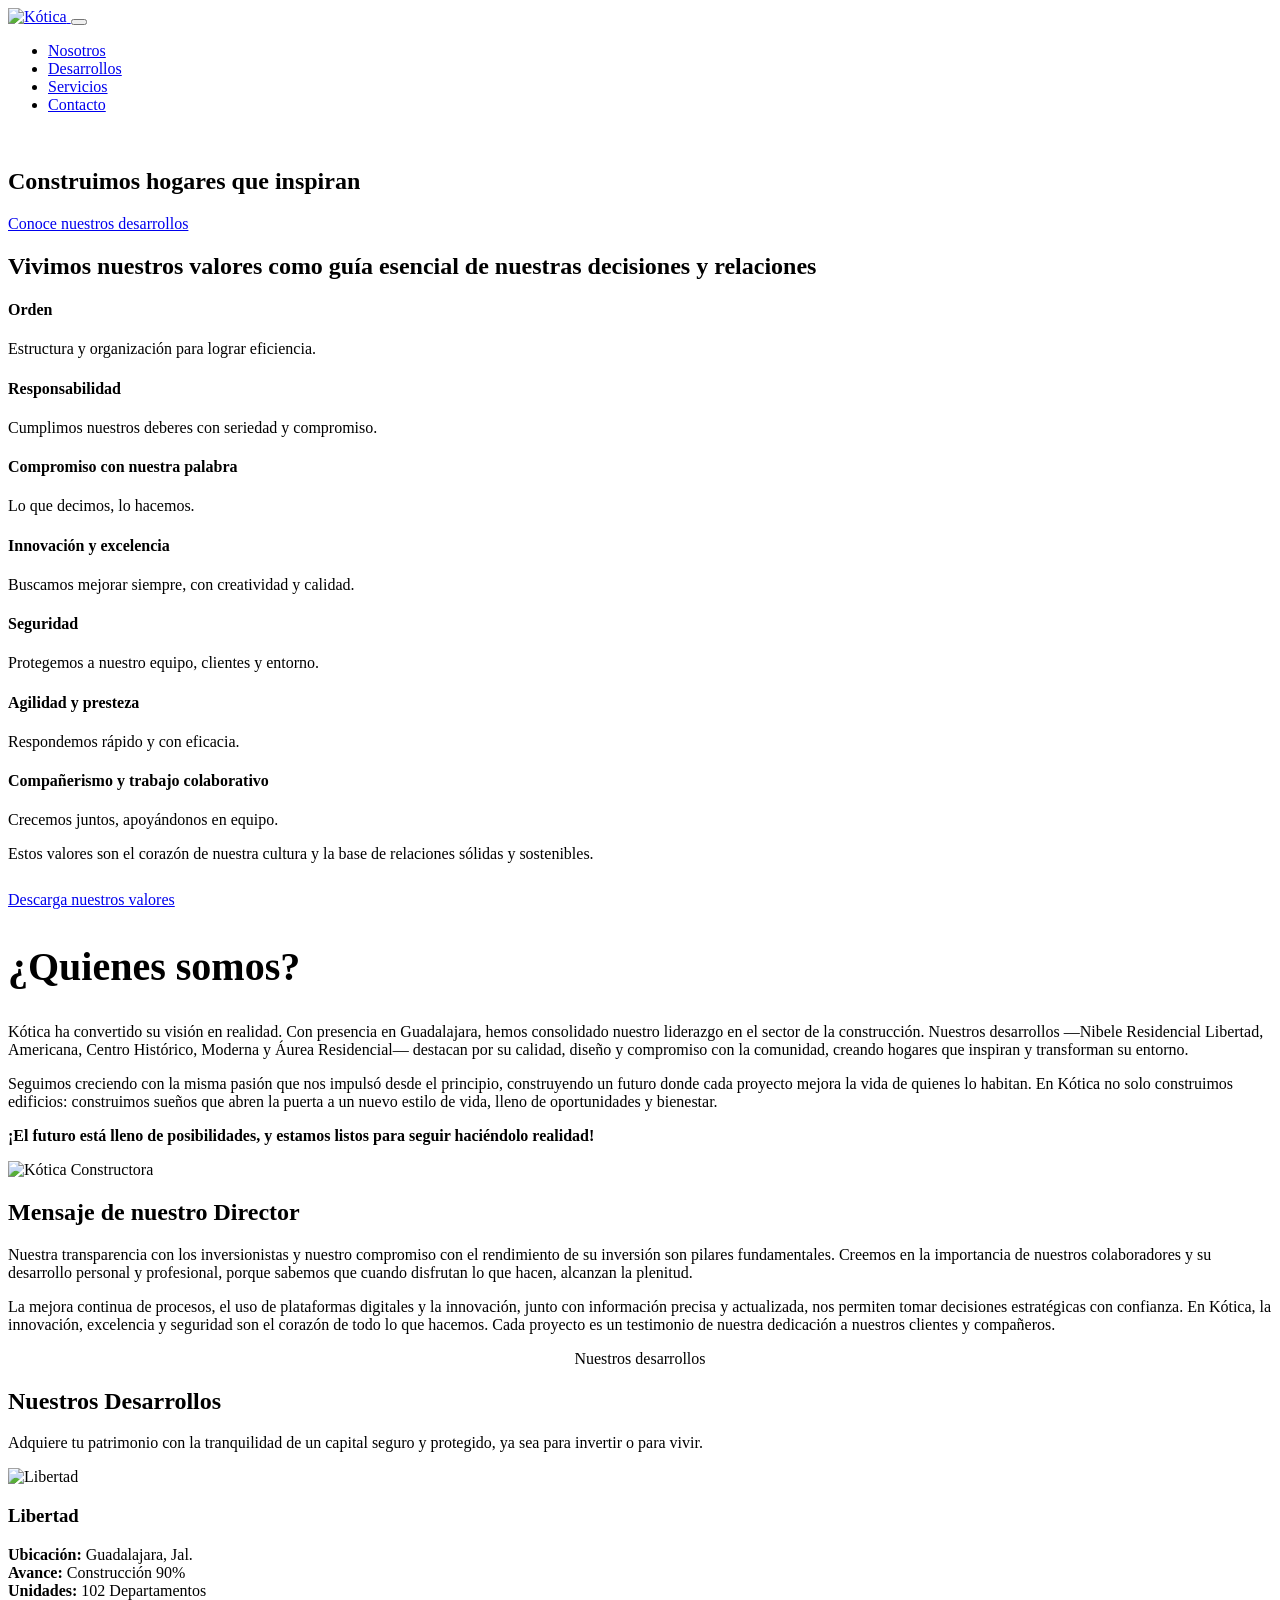
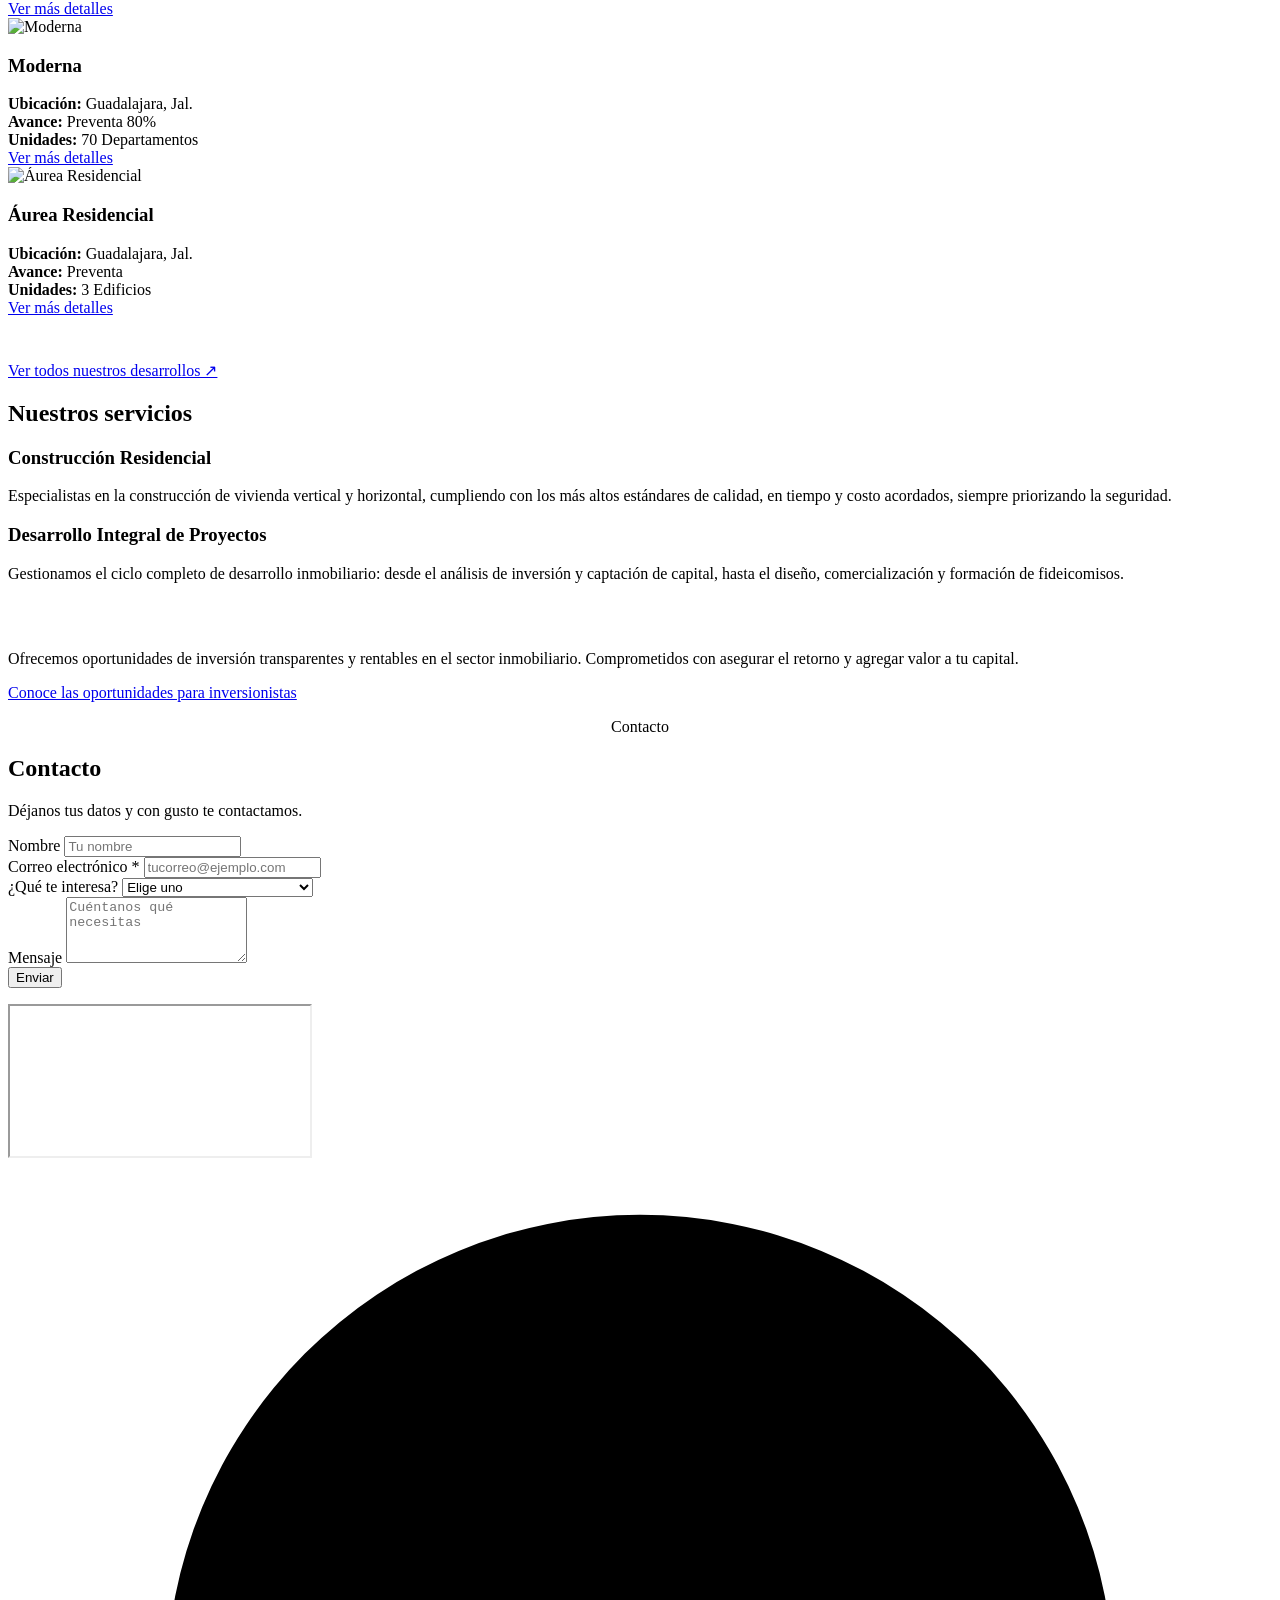
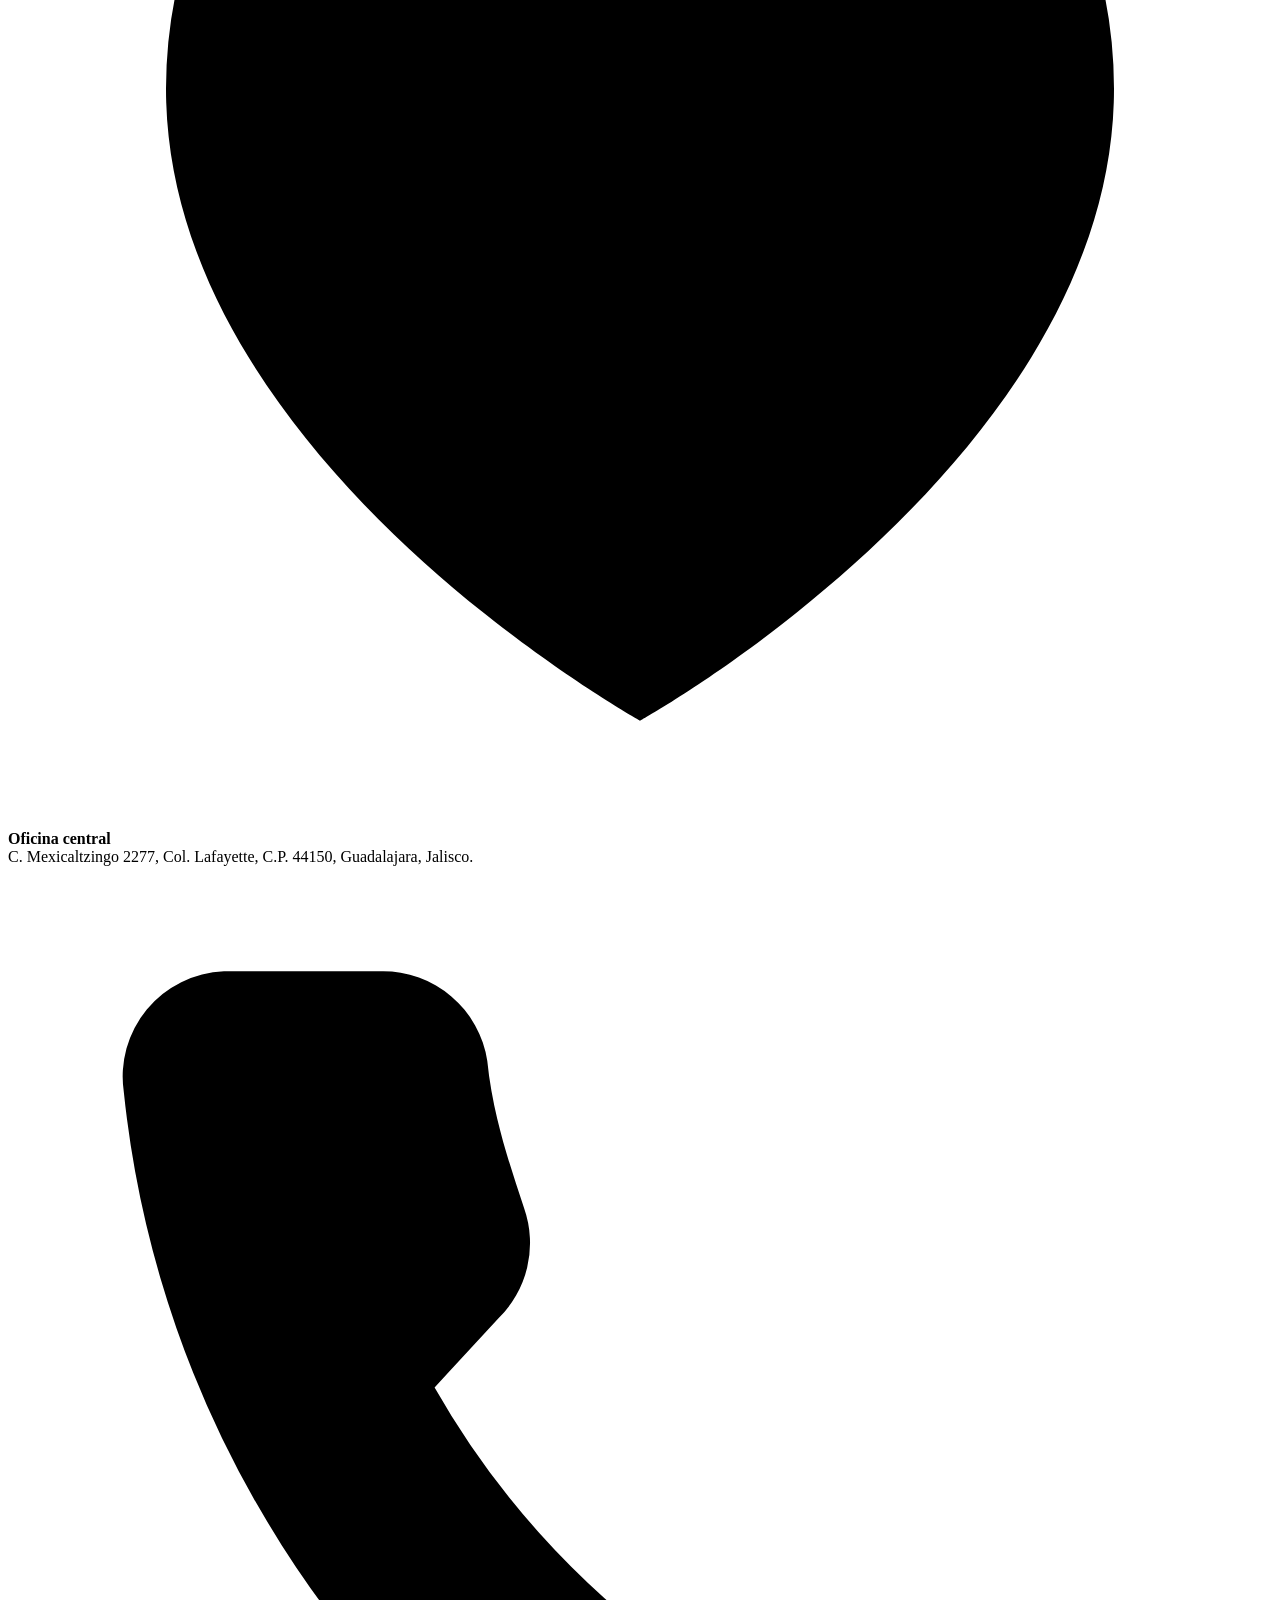
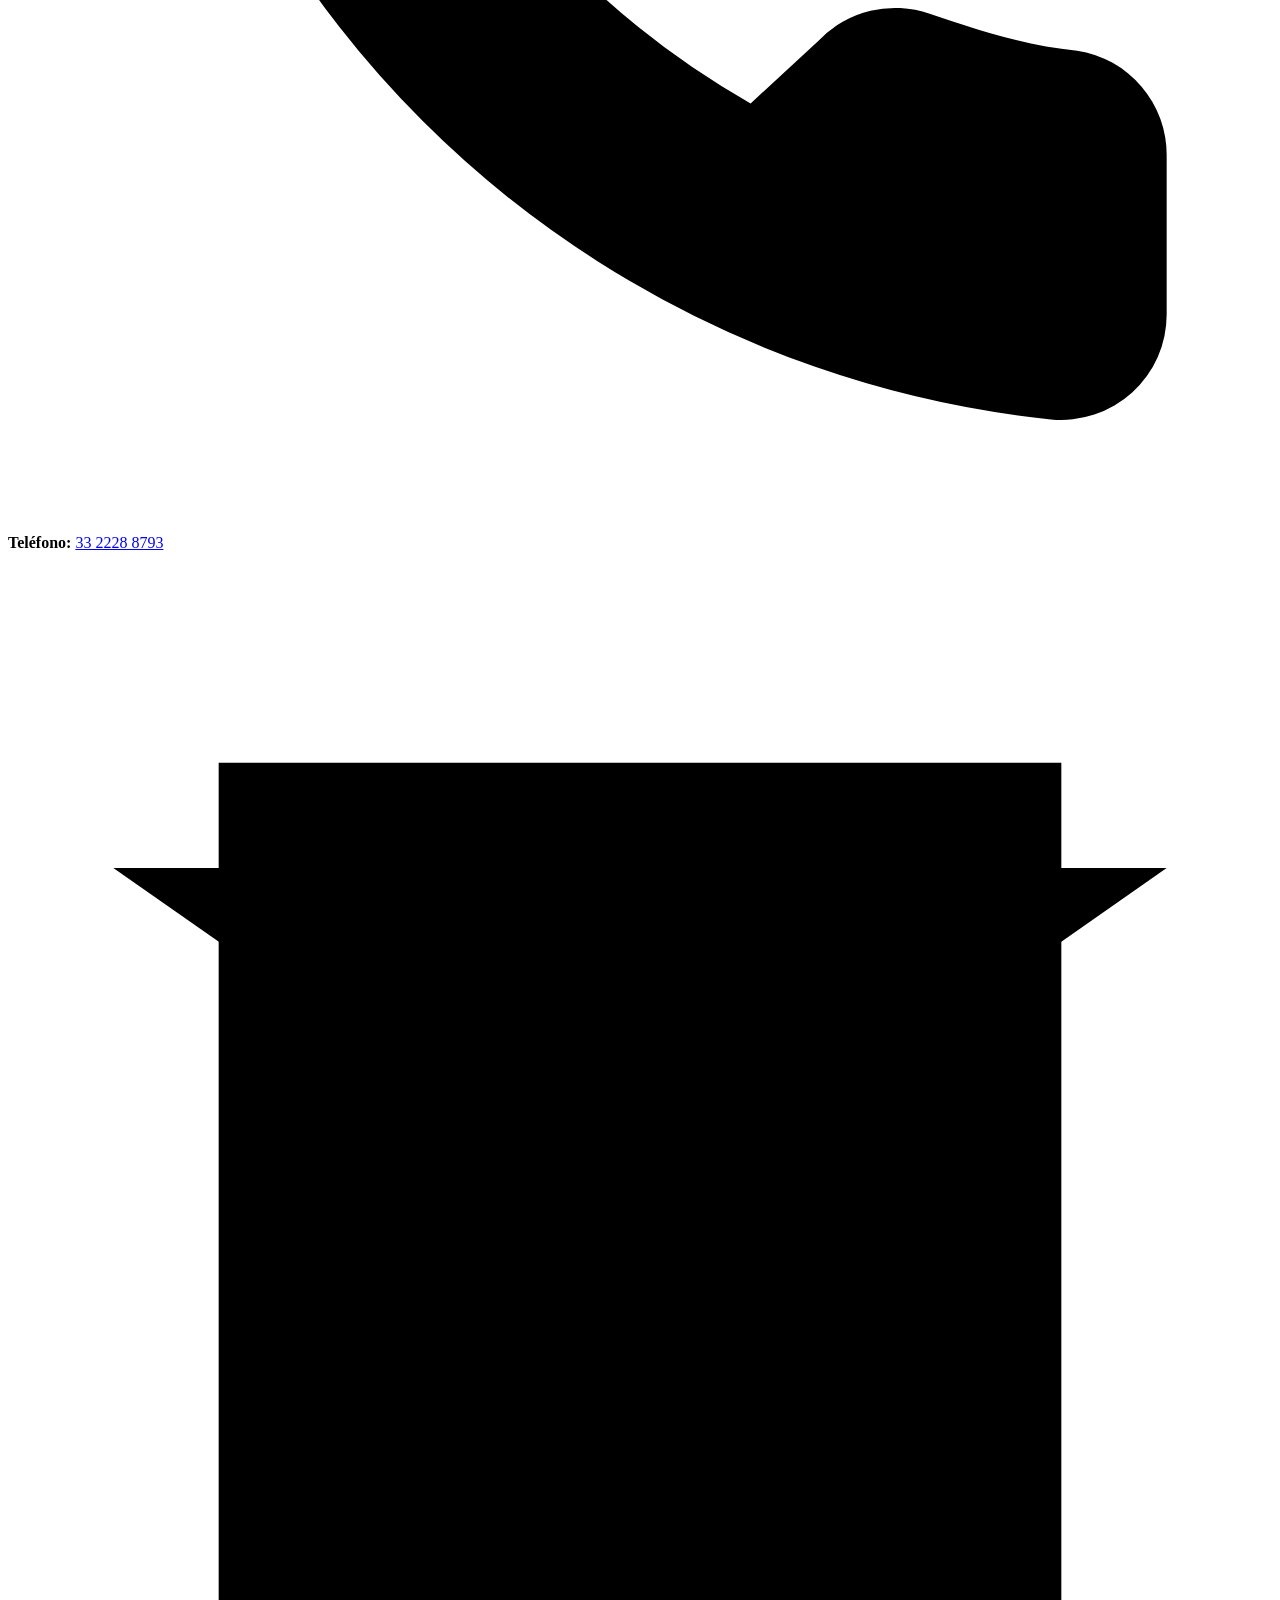
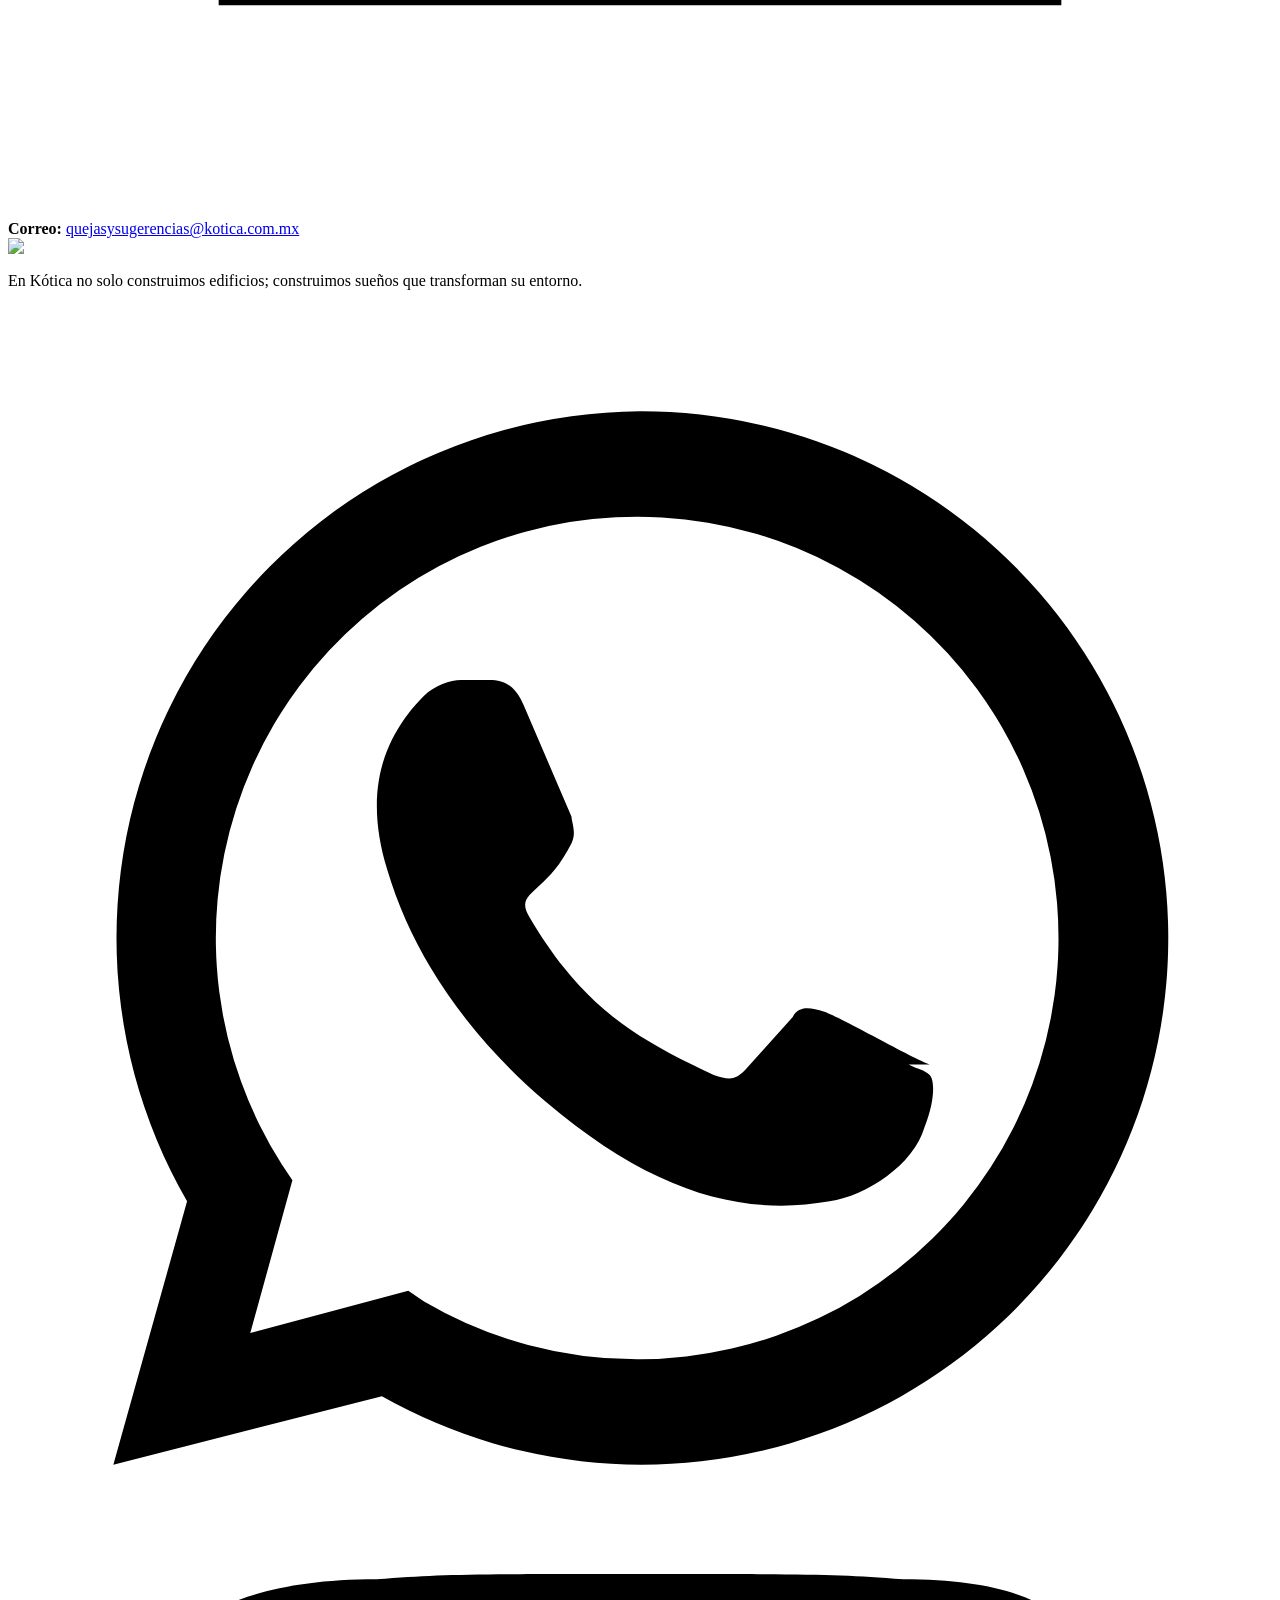
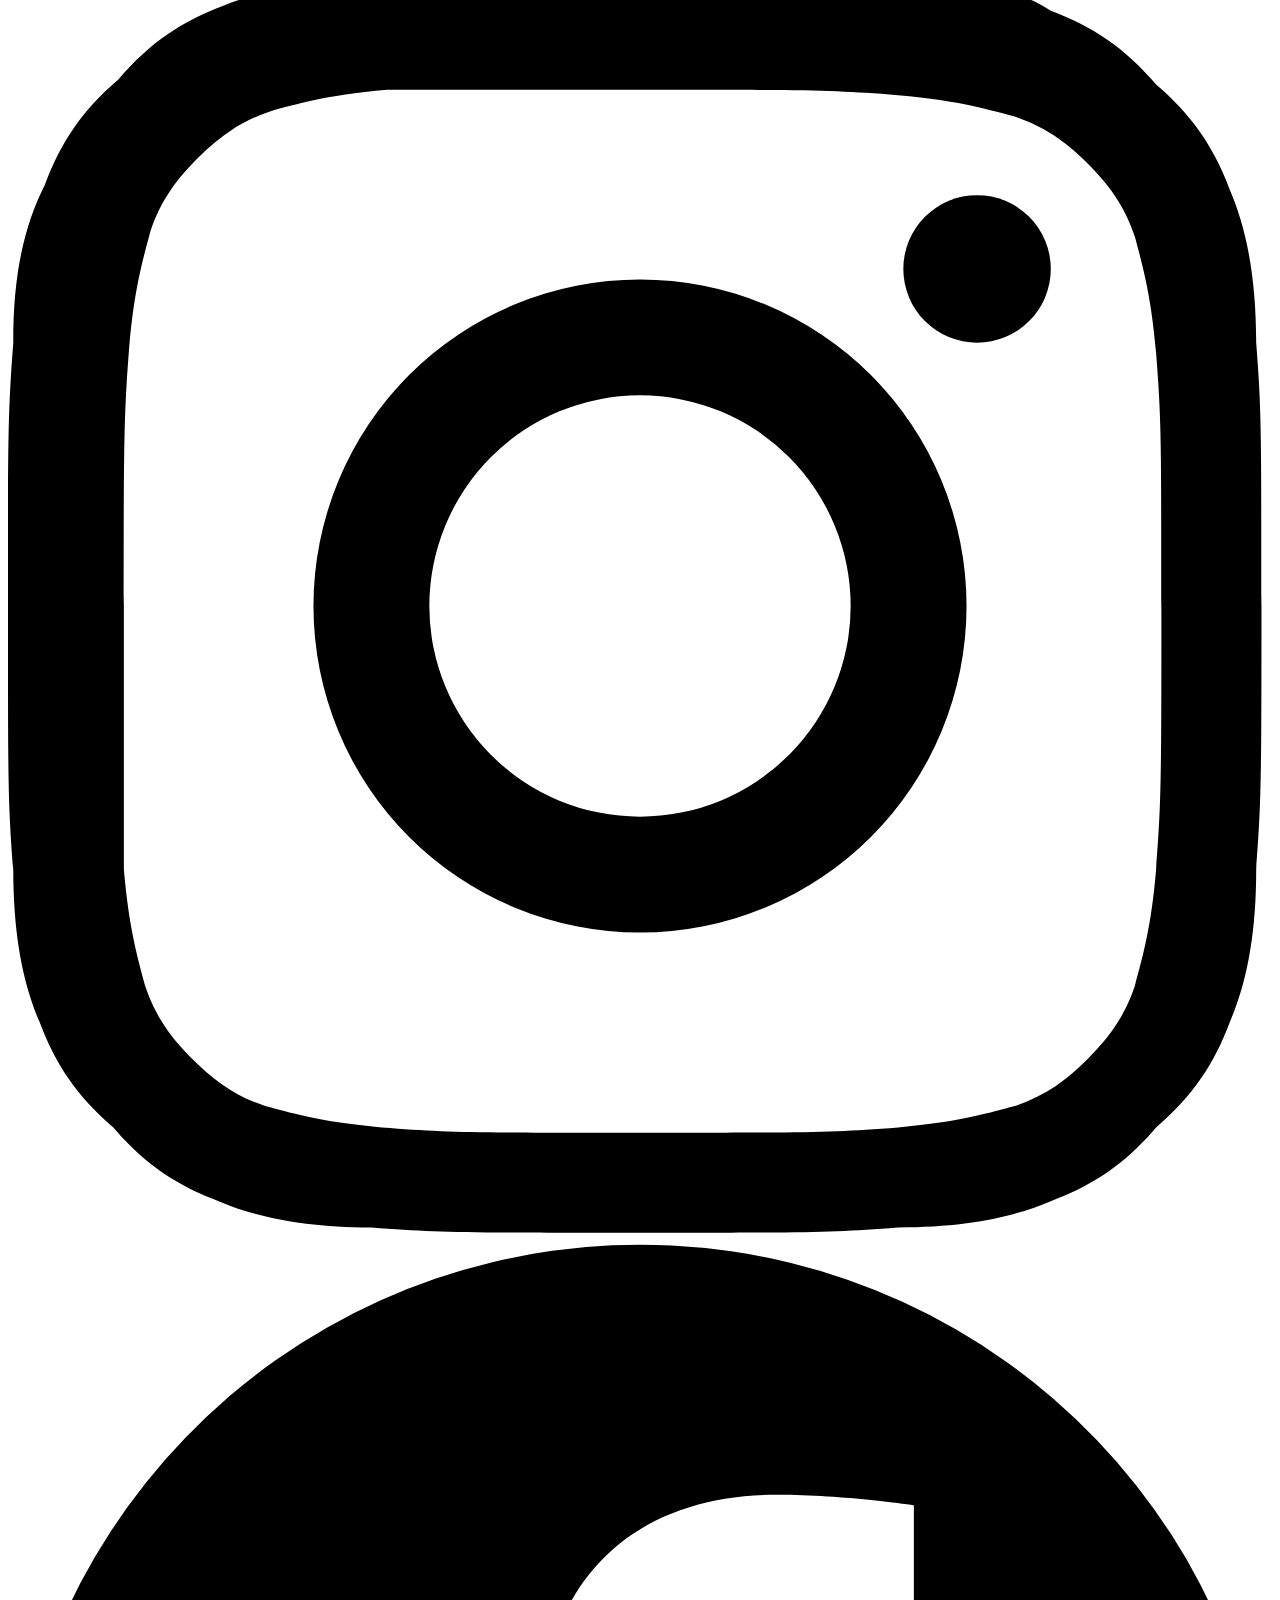
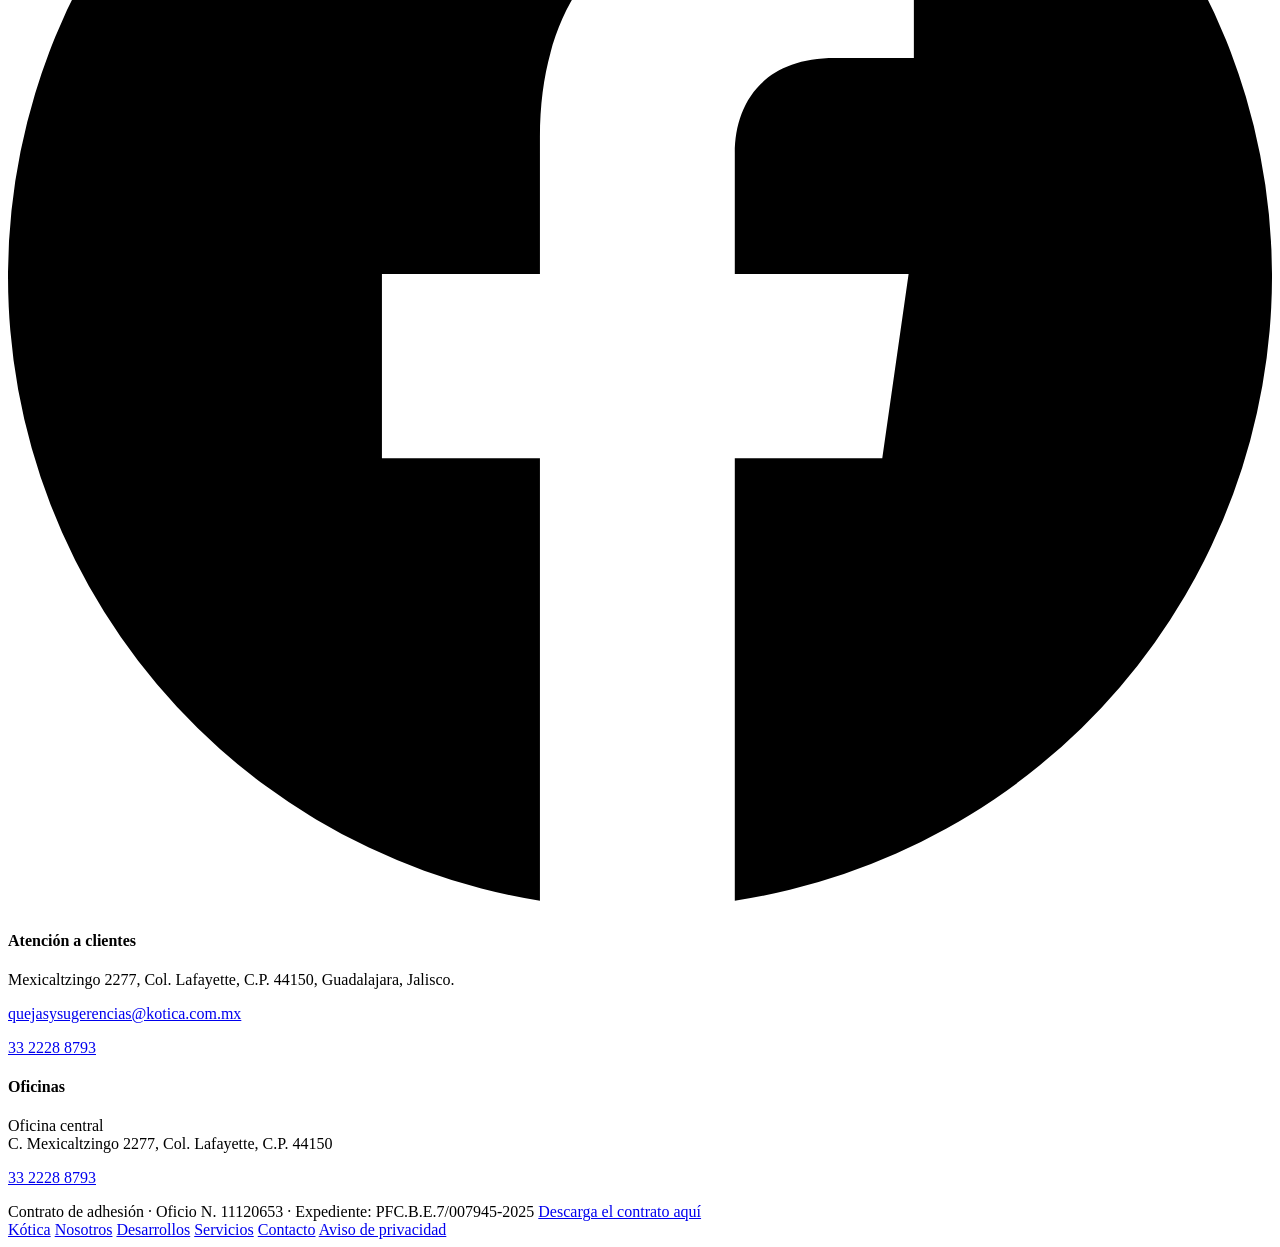
==== index.html @ 62cd980f "Add files via upload" ====
<!DOCTYPE html>
<html lang="es-MX">
<head>
<meta charset="UTF-8">
<meta name="viewport" content="width=device-width, initial-scale=1">
<title>Kótica Constructora</title>
<meta name="description" content="En Kótica no solo construimos edificios; construimos sueños. Desarrollos residenciales en Guadalajara con calidad, diseño y compromiso.">
<meta property="og:title" content="Kótica Constructora">
<meta property="og:description" content="Desarrollos residenciales en Guadalajara con calidad, diseño y compromiso.">
<meta property="og:type" content="website">
<meta property="og:url" content="https://www.koticaconstructora.com">
<link rel="preconnect" href="https://fonts.googleapis.com">
<link rel="preconnect" href="https://fonts.gstatic.com" crossorigin>
<link href="https://fonts.googleapis.com/css2?family=Montserrat:wght@500;600;700;800&display=swap" rel="stylesheet">
<link rel="stylesheet" href="css/styles.css">
</head>
<body>

<!-- ===================== HEADER / NAV ===================== -->
<header class="header">
  <div class="container nav">
    <a href="index.html" class="brand" aria-label="Kótica Constructora">
      <img src="img/logo.png" alt="Kótica" > <!-- data-cdn="https://static.wixstatic.com/media/9731f0_b17a5b18ab0c46ec831eee2f0bf413e8~mv2.png" onerror="imgFallback(this) "-->
      <!-- <span>Kótica</span> -->
    </a>
    <button class="nav-toggle" aria-label="Abrir menú" aria-expanded="false" aria-controls="menu">
      <span></span><span></span><span></span>
    </button>
    <ul class="nav-links" id="menu">
      <li><a href="#nosotros">Nosotros</a></li>
      <li><a href="desarrollos.html">Desarrollos</a></li>
      <li><a href="#servicios">Servicios</a></li>
      <li><a href="#contacto">Contacto</a></li>
    </ul>
  </div>
</header>

<!-- ===================== HERO ===================== -->
<section class="hero">
  <div class="hero__media">
    <img src="img/hero-portada.jpg" alt="" data-cdn="https://static.wixstatic.com/media/9731f0_e75c088b66214f9a918adafce089ecbd~mv2.jpg" onerror="imgFallback(this)">
  </div>
  <div class="container">
    <h1>Construimos hogares que inspiran</h1>
    <!-- <p>Con presencia en Guadalajara, creamos hogares que inspiran. Adquiere tu patrimonio con la tranquilidad de un capital seguro y protegido, ya sea para invertir o para vivir.</p> -->
    <div class="hero__cta">
      <a href="desarrollos.html" class="btn btn--light">Conoce nuestros desarrollos</a>
      <a href="#contacto" class="btn btn--ghost" style="color:#fff;border-color:#fff">Contáctanos</a>
    </div>
  </div>
</section>

<!-- ===================== NOSOTROS / VALORES ===================== -->
<section class="section" id="nosotros">
  <div class="container">
    <!-- <p class="eyebrow">Nuestros valores</p> -->
    <h2 class="section-title">Vivimos nuestros valores como guía esencial de nuestras decisiones y relaciones</h2>
    <!-- <p class="section-lead">En Kótica vivimos nuestros valores como guía esencial de nuestras decisiones y relaciones.</p> -->

    <div class="valores-grid">
      <div class="valor"><h4>Orden</h4><p>Estructura y organización para lograr eficiencia.</p></div>
      <div class="valor"><h4>Responsabilidad</h4><p>Cumplimos nuestros deberes con seriedad y compromiso.</p></div>
      <div class="valor"><h4>Compromiso con nuestra palabra</h4><p>Lo que decimos, lo hacemos.</p></div>
      <div class="valor"><h4>Innovación y excelencia</h4><p>Buscamos mejorar siempre, con creatividad y calidad.</p></div>
      <div class="valor"><h4>Seguridad</h4><p>Protegemos a nuestro equipo, clientes y entorno.</p></div>
      <div class="valor"><h4>Agilidad y presteza</h4><p>Respondemos rápido y con eficacia.</p></div>
      <div class="valor"><h4>Compañerismo y trabajo colaborativo</h4><p>Crecemos juntos, apoyándonos en equipo.</p></div>
    </div>

    <p class="section-lead" style="margin-bottom:28px">Estos valores son el corazón de nuestra cultura y la base de relaciones sólidas y sostenibles.</p>
    <div class="center">
      <a href="descargas/valores-kotica.pdf" class="btn" download>Descarga nuestros valores</a>
    </div>
  </div>
</section>

<!-- ===================== QUIÉNES SOMOS ===================== -->
<section class="section section--band">
  <div class="container split">
    <div>
     <!-- <p class="eyebrow">Quiénes somos</p> -->
      <h2 style="font-size:clamp(1.8rem,3.5vw,2.5rem)">¿Quienes somos?</h2>
      <p>Kótica ha convertido su visión en realidad. Con presencia en Guadalajara, hemos consolidado nuestro liderazgo en el sector de la construcción. Nuestros desarrollos —Nibele Residencial Libertad, Americana, Centro Histórico, Moderna y Áurea Residencial— destacan por su calidad, diseño y compromiso con la comunidad, creando hogares que inspiran y transforman su entorno.</p>
      <p>Seguimos creciendo con la misma pasión que nos impulsó desde el principio, construyendo un futuro donde cada proyecto mejora la vida de quienes lo habitan. En Kótica no solo construimos edificios: construimos sueños que abren la puerta a un nuevo estilo de vida, lleno de oportunidades y bienestar.</p>
      <p style="color:var(--teal);font-weight:600">¡El futuro está lleno de posibilidades, y estamos listos para seguir haciéndolo realidad!</p>
    </div>
    <div class="media"><img src="img/quienes-somos.jpg" alt="Kótica Constructora" data-cdn="https://static.wixstatic.com/media/9731f0_1dec79d3f60f4c00adab8aea2998f773~mv2.jpeg" onerror="imgFallback(this)"></div>
  </div>
</section>

<!-- ===================== MENSAJE DEL DIRECTOR ===================== -->
<section class="section">
  <div class="container prose center">
    <!-- <p class="eyebrow" style="text-align:center">Mensaje de nuestro Director</p> -->
    <h2 class="section-title">Mensaje de nuestro Director</h2>
    <p style="text-align:left">Nuestra transparencia con los inversionistas y nuestro compromiso con el rendimiento de su inversión son pilares fundamentales. Creemos en la importancia de nuestros colaboradores y su desarrollo personal y profesional, porque sabemos que cuando disfrutan lo que hacen, alcanzan la plenitud.</p>
    <p style="text-align:left">La mejora continua de procesos, el uso de plataformas digitales y la innovación, junto con información precisa y actualizada, nos permiten tomar decisiones estratégicas con confianza. En Kótica, la innovación, excelencia y seguridad son el corazón de todo lo que hacemos. Cada proyecto es un testimonio de nuestra dedicación a nuestros clientes y compañeros.</p>
  </div>
</section>

<!-- ===================== NUESTROS DESARROLLOS ===================== -->
<section class="section section--band" id="desarrollos">
  <div class="container">
    <p class="eyebrow" style="text-align:center">Nuestros desarrollos</p>
    <h2 class="section-title">Nuestros Desarrollos</h2>
    <p class="section-lead">Adquiere tu patrimonio con la tranquilidad de un capital seguro y protegido, ya sea para invertir o para vivir.</p>

    <div class="dev-grid">
      <article class="dev-card">
        <div class="dev-card__media"><img src="img/proj-libertad.jpg" alt="Libertad" data-cdn="https://static.wixstatic.com/media/9731f0_eea49c73506149438f46ba246c4db014~mv2.jpg" onerror="imgFallback(this)"></div>
        <div class="dev-card__body">
          <h3>Libertad</h3>
          <div class="dev-card__meta">
            <div><b>Ubicación:</b> Guadalajara, Jal.</div>
            <div><b>Avance:</b> Construcción 90%</div>
            <div><b>Unidades:</b> 102 Departamentos</div>
          </div>
          <a href="https://www.nibeleresidenciallibertad.com" target="_blank" rel="noopener" class="btn">Ver más detalles</a>
        </div>
      </article>

      <article class="dev-card">
        <div class="dev-card__media"><img src="img/proj-moderna.png" alt="Moderna" data-cdn="https://static.wixstatic.com/media/9731f0_7dcb813069e54c13b923c2da4b4654c1~mv2.png" onerror="imgFallback(this)"></div>
        <div class="dev-card__body">
          <h3>Moderna</h3>
          <div class="dev-card__meta">
            <div><b>Ubicación:</b> Guadalajara, Jal.</div>
            <div><b>Avance:</b> Preventa 80%</div>
            <div><b>Unidades:</b> 70 Departamentos</div>
          </div>
          <a href="https://www.modernanibeleresidencial.com/" target="_blank" rel="noopener" class="btn">Ver más detalles</a>
        </div>
      </article>

      <article class="dev-card">
        <div class="dev-card__media"><img src="img/proj-aurea.webp" alt="Áurea Residencial" data-cdn="https://static.wixstatic.com/media/9731f0_e82ac5ec9dcb40ae976804c4b3e8751b~mv2.webp" onerror="imgFallback(this)"></div>
        <div class="dev-card__body">
          <h3>Áurea Residencial</h3>
          <div class="dev-card__meta">
            <div><b>Ubicación:</b> Guadalajara, Jal.</div>
            <div><b>Avance:</b> Preventa</div>
            <div><b>Unidades:</b> 3 Edificios</div>
          </div>
          <a href="https://nibeleresidencialaurea.com" target="_blank" rel="noopener" class="btn">Ver más detalles</a>
        </div>
      </article>
    </div>

    <div class="center" style="margin-top:44px">
      <a href="desarrollos.html" class="btn btn--ghost">Ver todos nuestros desarrollos ↗</a>
    </div>
  </div>
</section>

<!-- ===================== NUESTROS SOCIOS =====================
<section class="section">
  <div class="container">
    <p class="eyebrow" style="text-align:center">Nuestros socios</p>
    <h2 class="section-title">Nuestros Socios</h2>
    <p class="section-lead">Alianzas que respaldan cada uno de nuestros proyectos.</p>
    <div class="socios">
      <div class="socio"><img src="img/socios/socio-1.png" alt="Socio 1" onerror="this.replaceWith(document.createTextNode('Socio 1'))"></div>
      <div class="socio"><img src="img/socios/socio-2.png" alt="Socio 2" onerror="this.replaceWith(document.createTextNode('Socio 2'))"></div>
      <div class="socio"><img src="img/socios/socio-3.png" alt="Socio 3" onerror="this.replaceWith(document.createTextNode('Socio 3'))"></div>
      <div class="socio"><img src="img/socios/socio-4.png" alt="Socio 4" onerror="this.replaceWith(document.createTextNode('Socio 4'))"></div>
    </div>
  </div>
</section>
-->

<!-- ===================== NUESTROS SERVICIOS ===================== -->
<section class="section section--band" id="servicios">
  <div class="container">
    <!--  <p class="eyebrow" style="text-align:center">Nuestros servicios</p> -->
    <h2 class="section-title">Nuestros servicios</h2>

   <div class="serv-grid">
  <div class="serv-card">
    <div class="serv-card__media">
      <img src="img/construccionresidencial.avif" alt="Construcción Residencial" onerror="this.style.display='none'">
    </div>
    <h3>Construcción Residencial</h3>
    <p>Especialistas en la construcción de vivienda vertical y horizontal, cumpliendo con los más altos estándares de calidad, en tiempo y costo acordados, siempre priorizando la seguridad.</p>
  </div>
  <div class="serv-card">
    <div class="serv-card__media">
      <img src="img/desarrollointegraldeproyectos.avif" alt="Desarrollo Integral de Proyectos" onerror="this.style.display='none'">
    </div>
    <h3>Desarrollo Integral de Proyectos</h3>
    <p>Gestionamos el ciclo completo de desarrollo inmobiliario: desde el análisis de inversión y captación de capital, hasta el diseño, comercialización y formación de fideicomisos.</p>
  </div>
</div>

 <!--   <div class="center">
      <a href="#contacto" class="btn">Ir a nuestros servicios</a>
    </div>
  -->
  </div>
</section>

<!-- ===================== BANNER INVERSIÓN ===================== -->
<section class="section section--teal">
  <div class="container center">
    <h2 class="section-title" style="color:#fff">Invierte con visión, crece con Kótica</h2>
    <p class="section-lead">Ofrecemos oportunidades de inversión transparentes y rentables en el sector inmobiliario. Comprometidos con asegurar el retorno y agregar valor a tu capital.</p>
    <a href="#contacto" class="btn btn--light">Conoce las oportunidades para inversionistas</a>
  </div>
</section>

<!-- ===================== CONTACTO ===================== -->
<section class="section" id="contacto">
  <div class="container">
    <p class="eyebrow" style="text-align:center">Contacto</p>
    <h2 class="section-title">Contacto</h2>
    <p class="section-lead">Déjanos tus datos y con gusto te contactamos.</p>

    <div class="contact-grid">
      <form class="form" id="contactForm" action="https://formspree.io/f/TU_ID_AQUI" method="POST" novalidate>
        <div class="field">
          <label for="nombre">Nombre</label>
          <input type="text" id="nombre" name="nombre" autocomplete="name" placeholder="Tu nombre">
        </div>
        <div class="field">
          <label for="correo">Correo electrónico <span class="req">*</span></label>
          <input type="email" id="correo" name="correo" autocomplete="email" required placeholder="tucorreo@ejemplo.com">
        </div>
        <div class="field">
          <label for="interes">¿Qué te interesa?</label>
          <select id="interes" name="interes">
            <option value="">Elige uno</option>
            <option>Comprar un departamento</option>
            <option>Oportunidades de inversión</option>
            <option>Información de un desarrollo</option>
            <option>Otro</option>
          </select>
        </div>
        <div class="field">
          <label for="mensaje">Mensaje</label>
          <textarea id="mensaje" name="mensaje" rows="4" placeholder="Cuéntanos qué necesitas"></textarea>
        </div>
        <button type="submit" class="btn btn--block">Enviar</button>
        <p class="form__status" id="formStatus" role="status" aria-live="polite"></p>
      </form>

      <div>
        <div class="map">
          <iframe
            src="https://www.google.com/maps?q=Mexicaltzingo%202277%2C%20Col.%20Lafayette%2C%20Guadalajara%2C%20Jalisco&output=embed"
            loading="lazy" referrerpolicy="no-referrer-when-downgrade"
            title="Ubicación Kótica Constructora"></iframe>
        </div>
        <div class="contact-info">
          <div class="row">
            <svg viewBox="0 0 24 24"><path d="M21 10c0 7-9 12-9 12s-9-5-9-12a9 9 0 0 1 18 0z"/><circle cx="12" cy="10" r="3"/></svg>
            <div><b>Oficina central</b><br>C. Mexicaltzingo 2277, Col. Lafayette, C.P. 44150, Guadalajara, Jalisco.</div>
          </div>
          <div class="row">
            <svg viewBox="0 0 24 24"><path d="M22 16.9v3a2 2 0 0 1-2.2 2 19.8 19.8 0 0 1-8.6-3 19.5 19.5 0 0 1-6-6 19.8 19.8 0 0 1-3-8.6A2 2 0 0 1 4.1 2h3a2 2 0 0 1 2 1.7c.1 1 .4 1.9.7 2.8a2 2 0 0 1-.5 2.1L8.1 9.9a16 16 0 0 0 6 6l1.3-1.2a2 2 0 0 1 2.1-.5c.9.3 1.8.6 2.8.7a2 2 0 0 1 1.7 2z"/></svg>
            <div><b>Teléfono:</b> <a href="tel:3322288793">33 2228 8793</a></div>
          </div>
          <div class="row">
            <svg viewBox="0 0 24 24"><path d="M4 4h16v16H4z"/><path d="m22 6-10 7L2 6"/></svg>
            <div><b>Correo:</b> <a href="mailto:quejasysugerencias@kotica.com.mx">quejasysugerencias@kotica.com.mx</a></div>
          </div>
        </div>
      </div>
    </div>
  </div>
</section>

<!-- ===================== FOOTER ===================== -->
<footer class="footer">
  <div class="container">
    <div class="footer__grid">
      <div>
        <div class="brand" style="color:#fff;margin-bottom:14px">
          <img src="img/logo.png" alt="Kótica" style="height:40px" data-cdn="https://static.wixstatic.com/media/9731f0_b17a5b18ab0c46ec831eee2f0bf413e8~mv2.png" onerror="imgFallback(this)">
          <span>Kótica</span>
        </div>
        <p>En Kótica no solo construimos edificios; construimos sueños que transforman su entorno.</p>
        <div class="footer__social">
          <a href="https://wa.me/+5213314540289" target="_blank" rel="noopener" aria-label="WhatsApp">
            <svg viewBox="0 0 24 24"><path d="M17.5 14.4c-.3-.1-1.7-.9-2-1-.3-.1-.5-.1-.6.1l-.9 1c-.2.2-.3.2-.6.1-1.5-.7-2.5-1.3-3.5-3-.3-.5.3-.4.8-1.4.1-.2 0-.4 0-.5l-.9-2.1c-.2-.5-.5-.5-.7-.5h-.5c-.2 0-.5.1-.7.3-.9.9-1.1 2-.7 3.3.5 1.7 1.6 3.2 3 4.4 2 1.7 3.7 2.2 5.4 1.9.7-.1 1.6-.7 1.8-1.4.2-.5.2-.9.1-1-.1-.1-.2-.1-.4-.2z"/><path d="M12 2a10 10 0 0 0-8.6 15L2 22l5.1-1.3A10 10 0 1 0 12 2zm0 18a8 8 0 0 1-4.1-1.1l-.3-.2-3 .8.8-2.9-.2-.3A8 8 0 1 1 12 20z"/></svg>
          </a>
          <a href="https://www.instagram.com/koticaconstruccion2025/" target="_blank" rel="noopener" aria-label="Instagram">
            <svg viewBox="0 0 24 24"><path d="M12 2.2c3.2 0 3.6 0 4.9.1 1.2.1 1.8.3 2.2.4.6.2 1 .5 1.4.9.4.4.7.8.9 1.4.1.4.3 1 .4 2.2.1 1.3.1 1.7.1 4.9s0 3.6-.1 4.9c-.1 1.2-.3 1.8-.4 2.2-.2.6-.5 1-.9 1.4-.4.4-.8.7-1.4.9-.4.1-1 .3-2.2.4-1.3.1-1.7.1-4.9.1s-3.6 0-4.9-.1c-1.2-.1-1.8-.3-2.2-.4-.6-.2-1-.5-1.4-.9-.4-.4-.7-.8-.9-1.4-.1-.4-.3-1-.4-2.2C2.2 15.6 2.2 15.2 2.2 12s0-3.6.1-4.9c.1-1.2.3-1.8.4-2.2.2-.6.5-1 .9-1.4.4-.4.8-.7 1.4-.9.4-.1 1-.3 2.2-.4C8.4 2.2 8.8 2.2 12 2.2zM12 0C8.7 0 8.3 0 7 .1 5.7.1 4.8.3 4.1.6c-.8.3-1.4.7-2 1.4-.7.6-1.1 1.2-1.4 2C.3 4.8.1 5.7.1 7 0 8.3 0 8.7 0 12s0 3.7.1 5c0 1.3.2 2.2.5 2.9.3.8.7 1.4 1.4 2 .6.7 1.2 1.1 2 1.4.7.3 1.6.5 2.9.5 1.3.1 1.7.1 5 .1s3.7 0 5-.1c1.3 0 2.2-.2 2.9-.5.8-.3 1.4-.7 2-1.4.7-.6 1.1-1.2 1.4-2 .3-.7.5-1.6.5-2.9.1-1.3.1-1.7.1-5s0-3.7-.1-5c0-1.3-.2-2.2-.5-2.9-.3-.8-.7-1.4-1.4-2-.6-.7-1.2-1.1-2-1.4C19.2.3 18.3.1 17 .1 15.7 0 15.3 0 12 0z"/><path d="M12 5.8a6.2 6.2 0 1 0 0 12.4 6.2 6.2 0 0 0 0-12.4zm0 10.2a4 4 0 1 1 0-8 4 4 0 0 1 0 8z"/><circle cx="18.4" cy="5.6" r="1.4"/></svg>
          </a>
          <a href="https://www.facebook.com/profile.php?id=61575812442782" target="_blank" rel="noopener" aria-label="Facebook">
            <svg viewBox="0 0 24 24"><path d="M24 12a12 12 0 1 0-13.9 11.9v-8.4H7.1V12h3V9.4c0-3 1.8-4.6 4.5-4.6 1.3 0 2.6.2 2.6.2v2.9h-1.5c-1.4 0-1.9.9-1.9 1.8V12h3.3l-.5 3.5h-2.8v8.4A12 12 0 0 0 24 12z"/></svg>
          </a>
        </div>
      </div>

      <div>
        <h4>Atención a clientes</h4>
        <p>Mexicaltzingo 2277, Col. Lafayette, C.P. 44150, Guadalajara, Jalisco.</p>
         <p><a href="mailto:quejasysugerencias@kotica.com.mx">quejasysugerencias@kotica.com.mx</a></p>
        <p><a href="tel:3322288793">33 2228 8793</a></p>
      </div>

      <div>
        <h4>Oficinas</h4>
        <p>Oficina central<br>C. Mexicaltzingo 2277, Col. Lafayette, C.P. 44150</p>
        <p><a href="tel:3322288793">33 2228 8793</a></p>
      </div>
    </div>

    <div class="footer__bottom">
      <div class="footer__legal">
        Contrato de adhesión · Oficio N. 11120653 · Expediente: PFC.B.E.7/007945-2025  <a href="descargas/6062-2025.pdf">Descarga el contrato aquí </a>
      </div>
      <nav>
        <a href="index.html">Kótica</a>
        <a href="#nosotros">Nosotros</a>
        <a href="desarrollos.html">Desarrollos</a>
        <a href="#servicios">Servicios</a>
        <a href="#contacto">Contacto</a>
        <a href="https://www.centrohistoriconibeleresidencial.com/avisodeprivacidad/?web=centro" target="_blank" rel="noopener">Aviso de privacidad</a>
      </nav>
    </div>
  </div>
</footer>

<script src="js/main.js"></script>
</body>
</html>
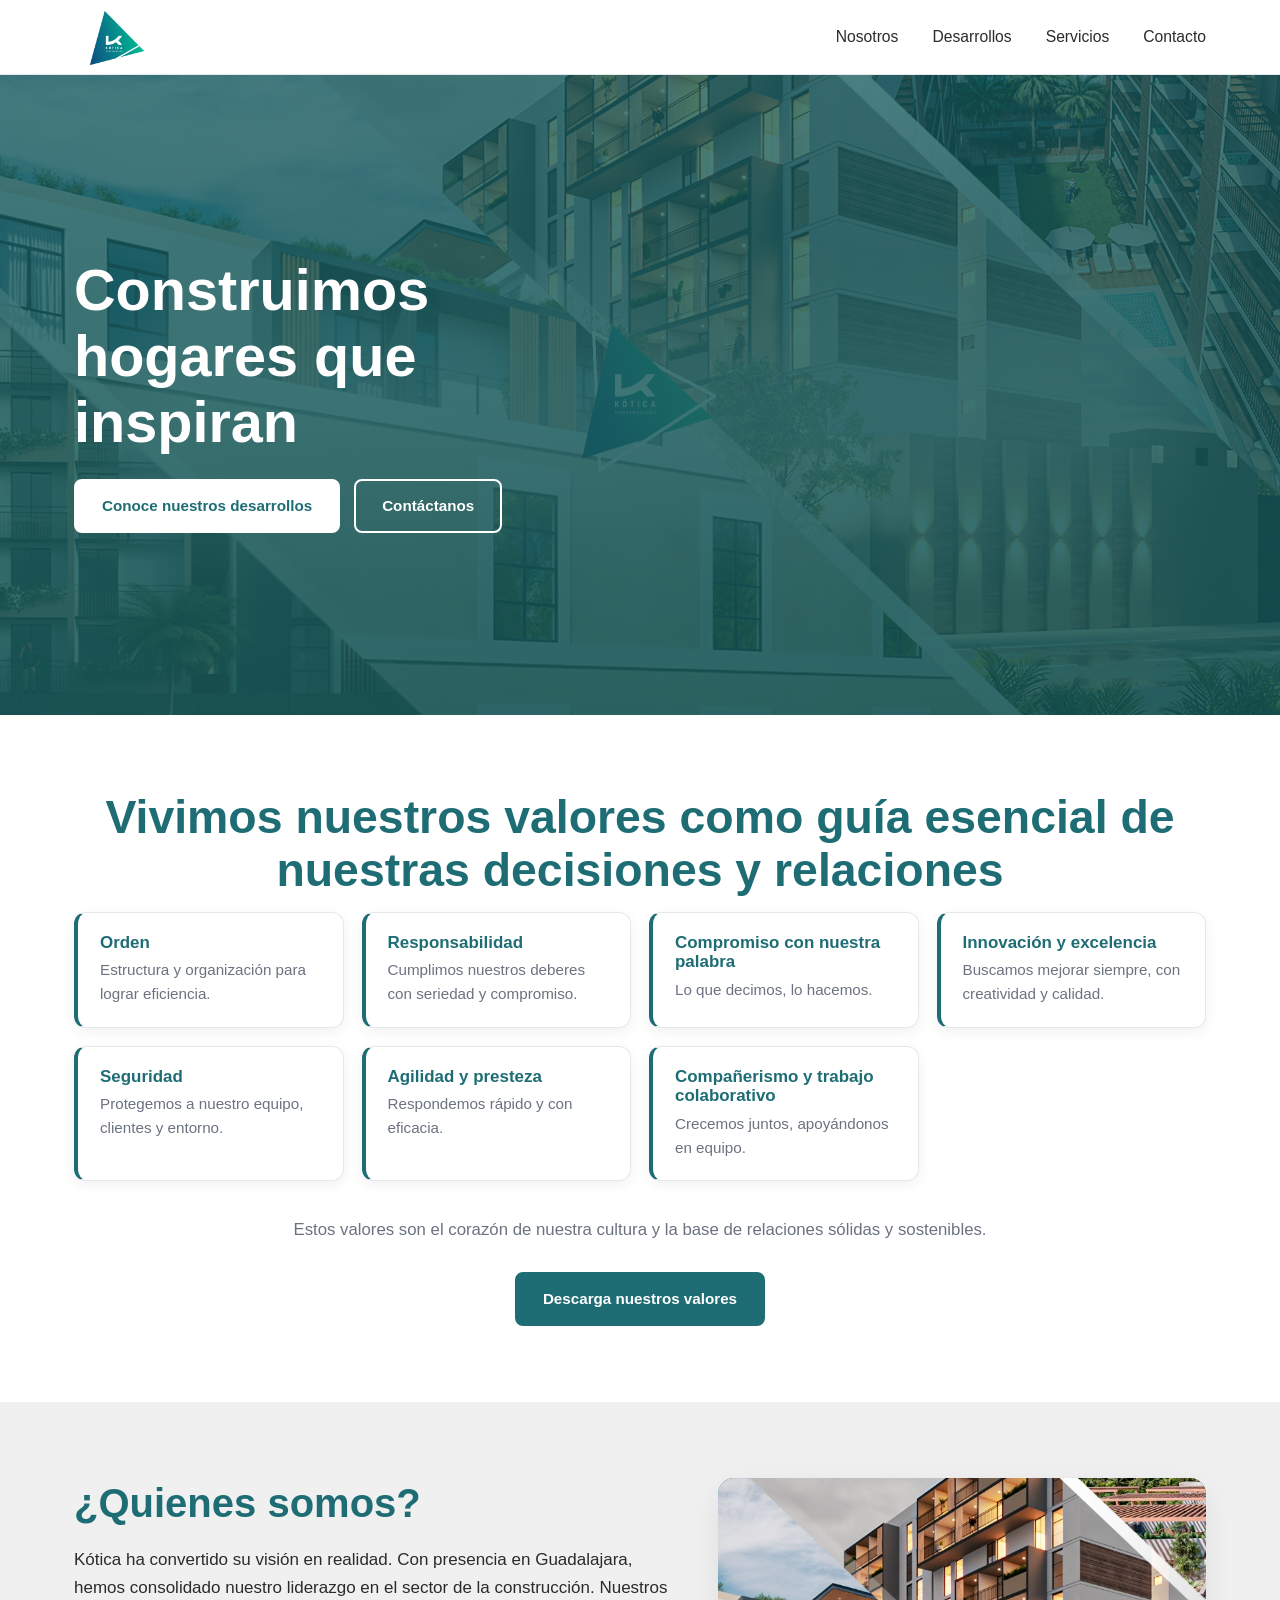
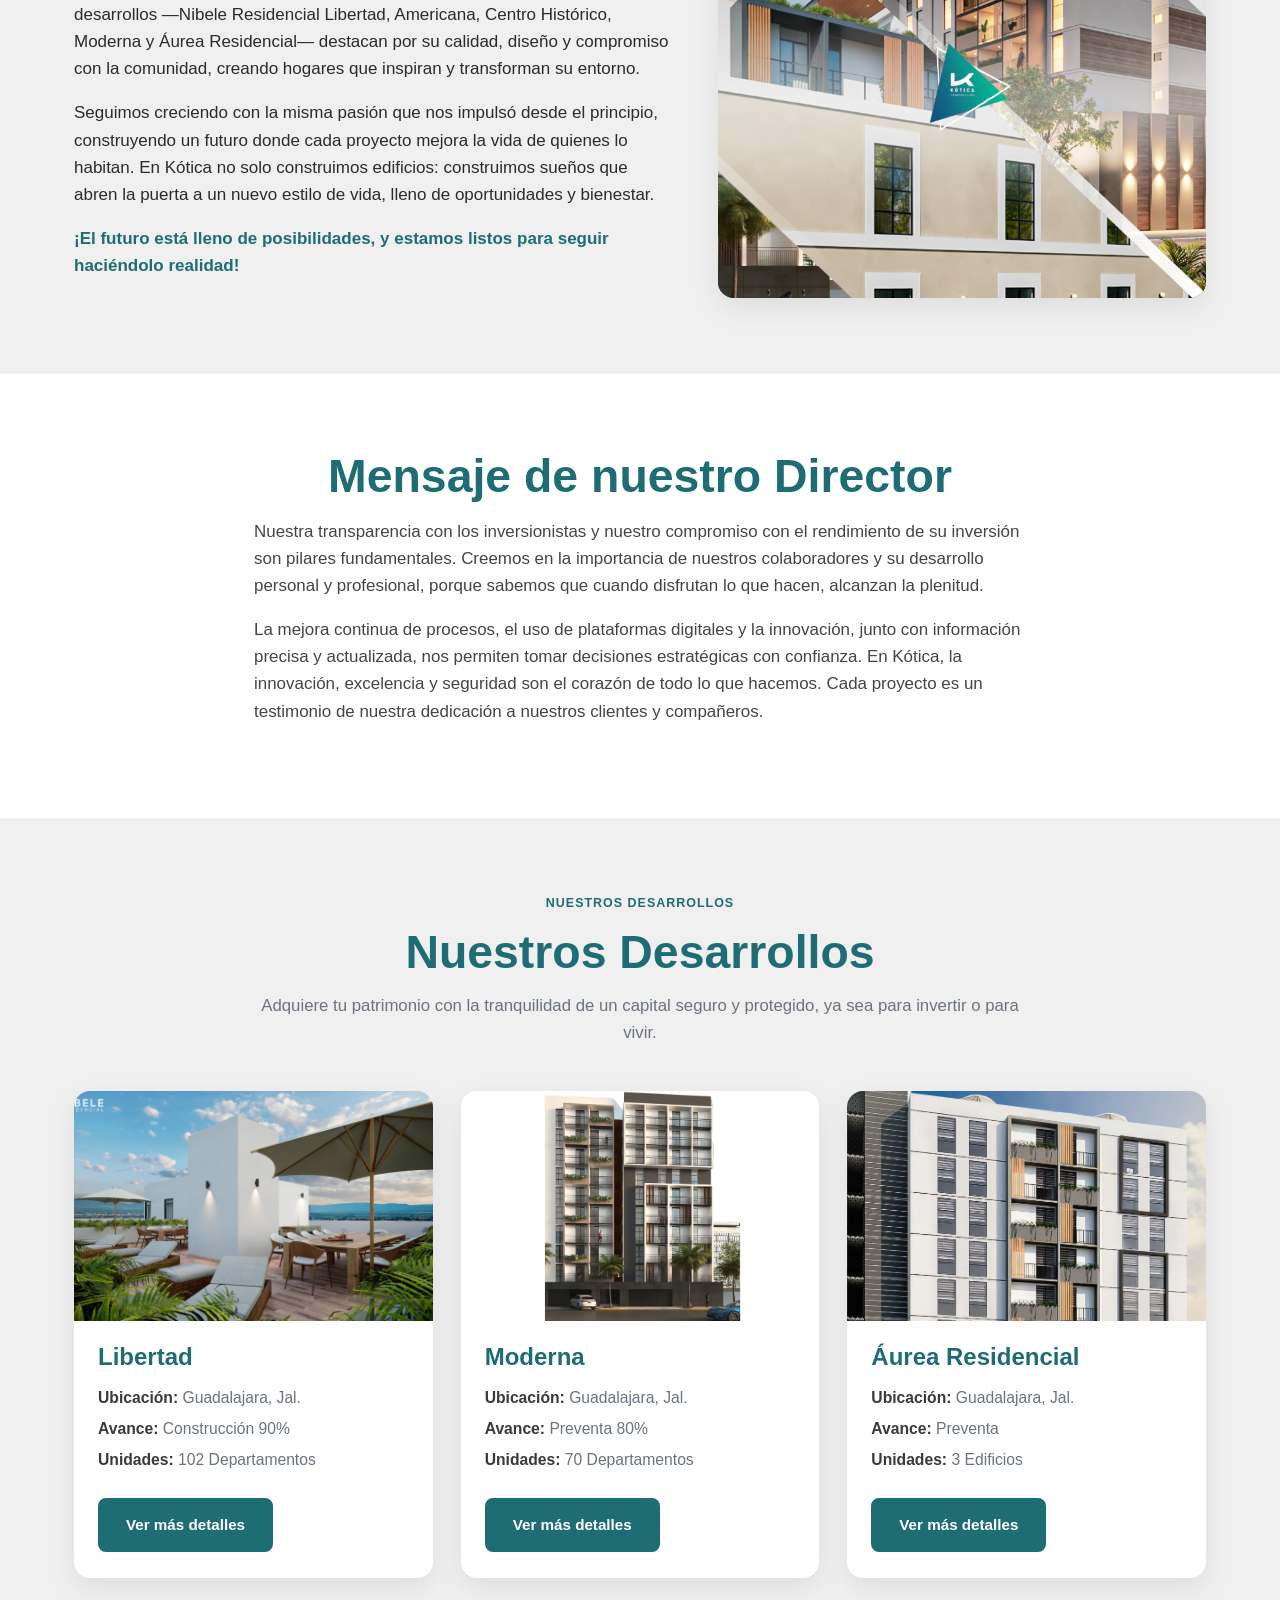
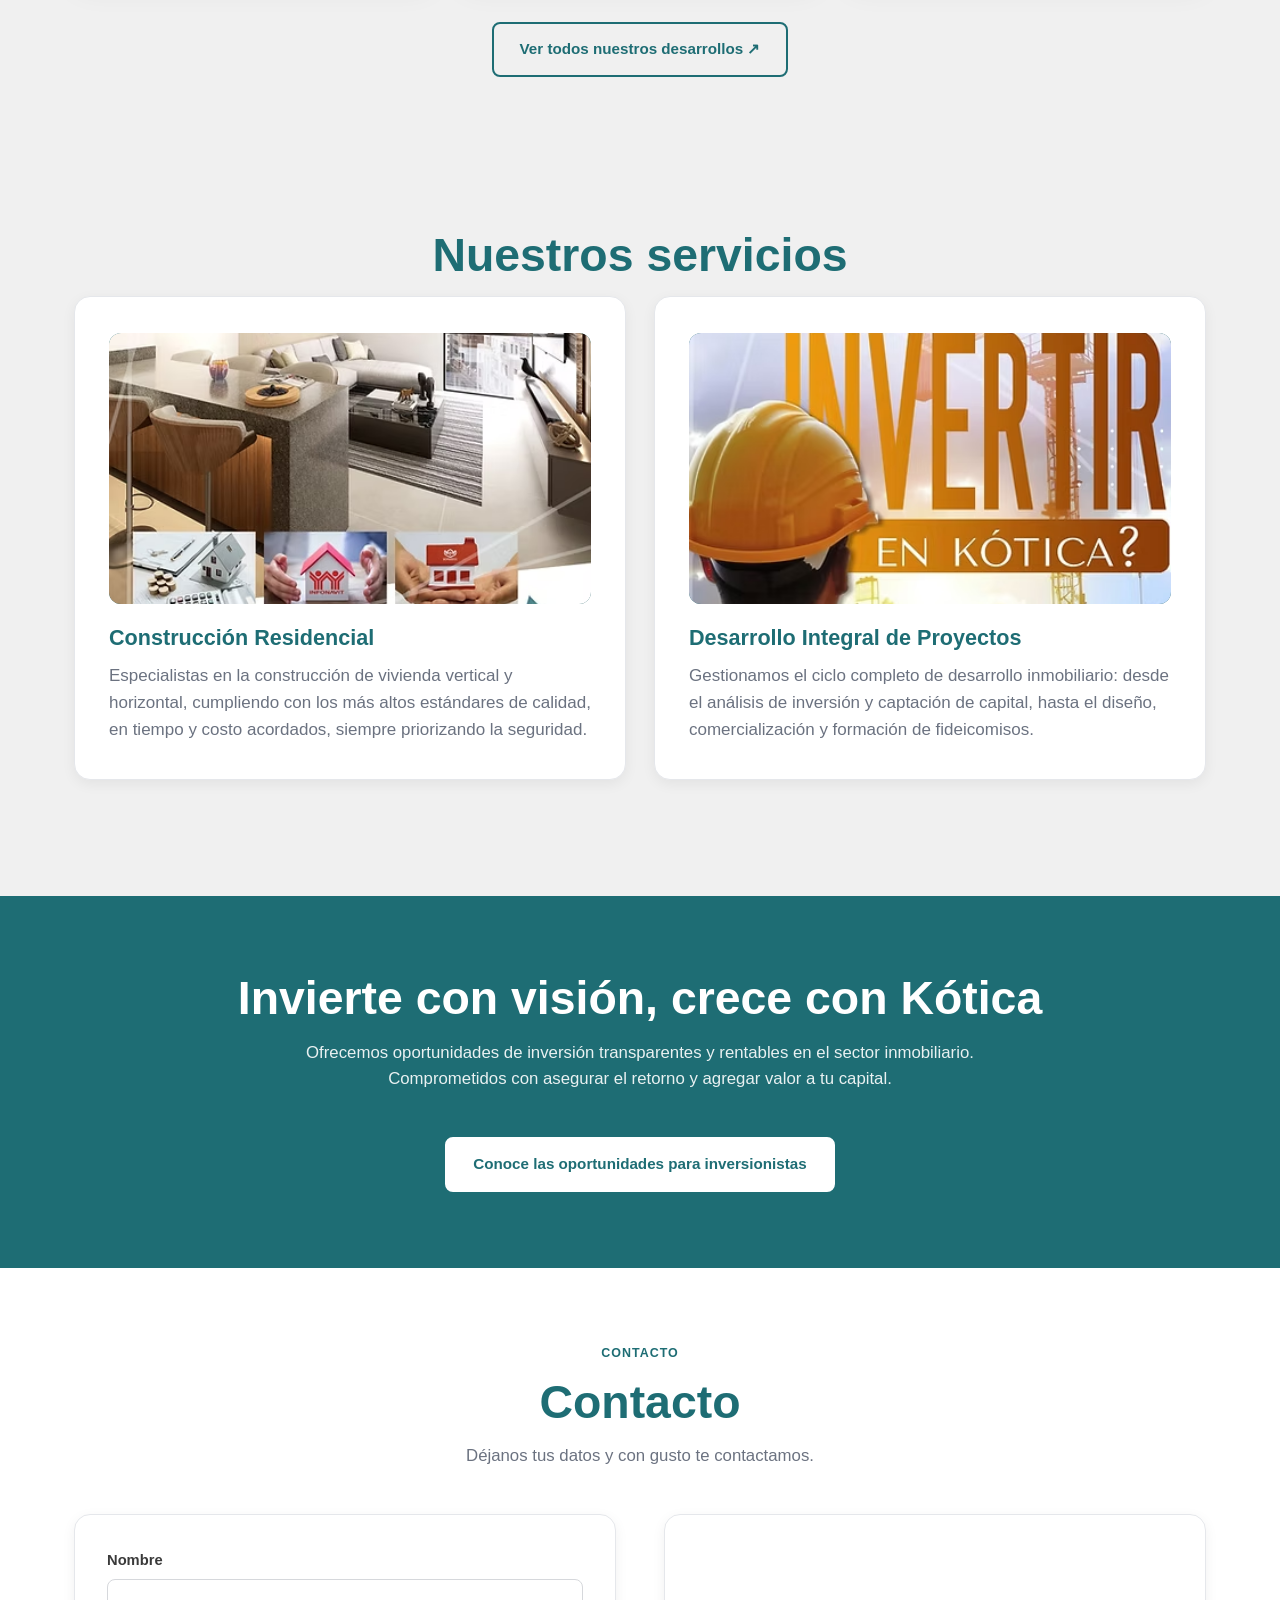
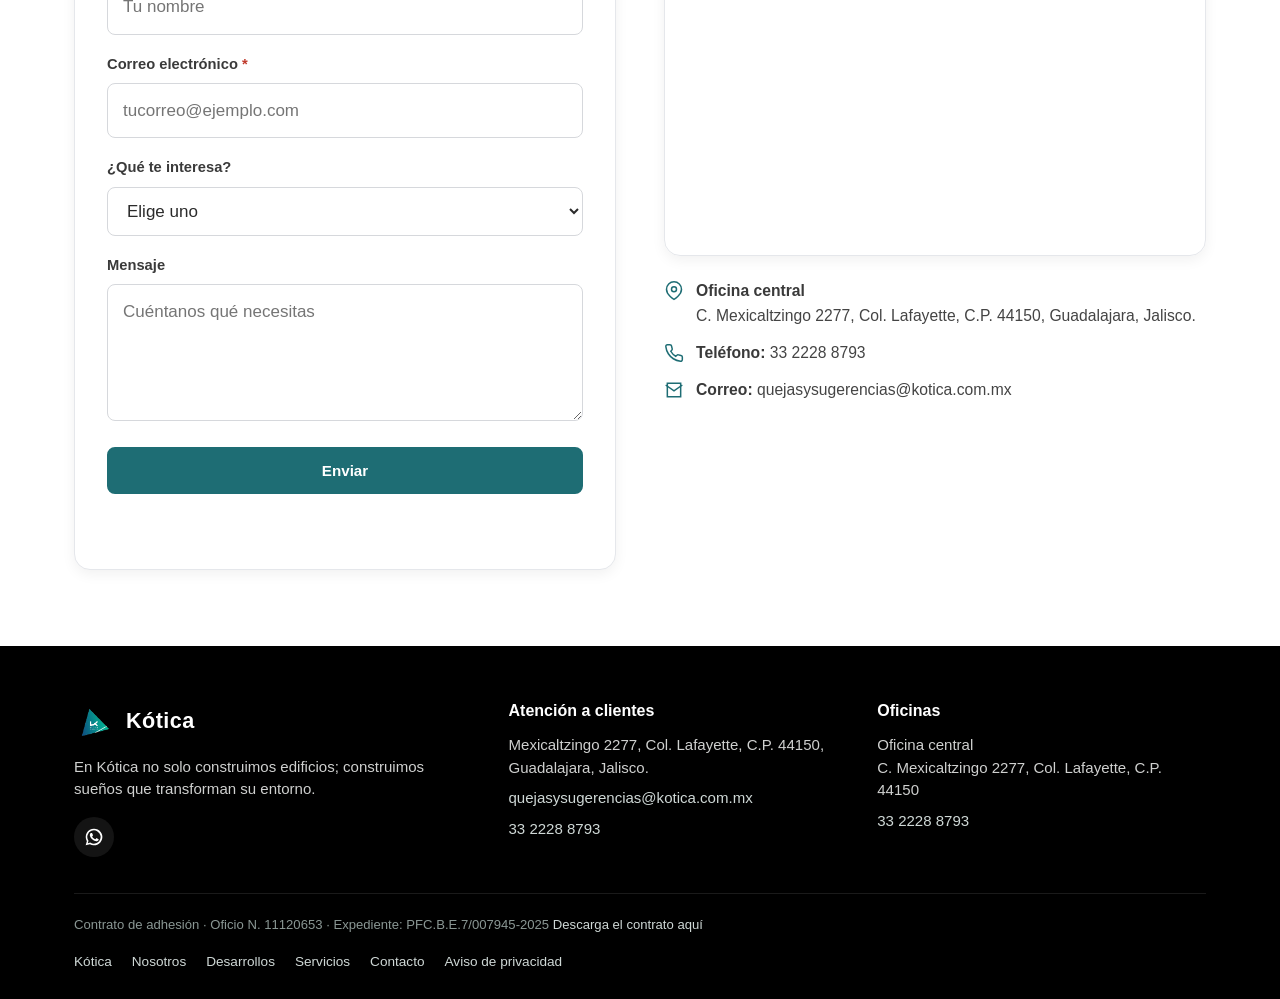
==== commit 546d2d80: "Modify social media links in footer Updated WhatsApp contact link and commented out Instagram link." ====
--- a/index.html
+++ b/index.html
@@ -279,15 +279,16 @@
         </div>
         <p>En Kótica no solo construimos edificios; construimos sueños que transforman su entorno.</p>
         <div class="footer__social">
-          <a href="https://wa.me/+5213314540289" target="_blank" rel="noopener" aria-label="WhatsApp">
+          <a href="https://wa.me/+5213322288793" target="_blank" rel="noopener" aria-label="WhatsApp">
             <svg viewBox="0 0 24 24"><path d="M17.5 14.4c-.3-.1-1.7-.9-2-1-.3-.1-.5-.1-.6.1l-.9 1c-.2.2-.3.2-.6.1-1.5-.7-2.5-1.3-3.5-3-.3-.5.3-.4.8-1.4.1-.2 0-.4 0-.5l-.9-2.1c-.2-.5-.5-.5-.7-.5h-.5c-.2 0-.5.1-.7.3-.9.9-1.1 2-.7 3.3.5 1.7 1.6 3.2 3 4.4 2 1.7 3.7 2.2 5.4 1.9.7-.1 1.6-.7 1.8-1.4.2-.5.2-.9.1-1-.1-.1-.2-.1-.4-.2z"/><path d="M12 2a10 10 0 0 0-8.6 15L2 22l5.1-1.3A10 10 0 1 0 12 2zm0 18a8 8 0 0 1-4.1-1.1l-.3-.2-3 .8.8-2.9-.2-.3A8 8 0 1 1 12 20z"/></svg>
           </a>
-          <a href="https://www.instagram.com/koticaconstruccion2025/" target="_blank" rel="noopener" aria-label="Instagram">
+          <!-- <a href="https://www.instagram.com/koticaconstruccion2025/" target="_blank" rel="noopener" aria-label="Instagram">
             <svg viewBox="0 0 24 24"><path d="M12 2.2c3.2 0 3.6 0 4.9.1 1.2.1 1.8.3 2.2.4.6.2 1 .5 1.4.9.4.4.7.8.9 1.4.1.4.3 1 .4 2.2.1 1.3.1 1.7.1 4.9s0 3.6-.1 4.9c-.1 1.2-.3 1.8-.4 2.2-.2.6-.5 1-.9 1.4-.4.4-.8.7-1.4.9-.4.1-1 .3-2.2.4-1.3.1-1.7.1-4.9.1s-3.6 0-4.9-.1c-1.2-.1-1.8-.3-2.2-.4-.6-.2-1-.5-1.4-.9-.4-.4-.7-.8-.9-1.4-.1-.4-.3-1-.4-2.2C2.2 15.6 2.2 15.2 2.2 12s0-3.6.1-4.9c.1-1.2.3-1.8.4-2.2.2-.6.5-1 .9-1.4.4-.4.8-.7 1.4-.9.4-.1 1-.3 2.2-.4C8.4 2.2 8.8 2.2 12 2.2zM12 0C8.7 0 8.3 0 7 .1 5.7.1 4.8.3 4.1.6c-.8.3-1.4.7-2 1.4-.7.6-1.1 1.2-1.4 2C.3 4.8.1 5.7.1 7 0 8.3 0 8.7 0 12s0 3.7.1 5c0 1.3.2 2.2.5 2.9.3.8.7 1.4 1.4 2 .6.7 1.2 1.1 2 1.4.7.3 1.6.5 2.9.5 1.3.1 1.7.1 5 .1s3.7 0 5-.1c1.3 0 2.2-.2 2.9-.5.8-.3 1.4-.7 2-1.4.7-.6 1.1-1.2 1.4-2 .3-.7.5-1.6.5-2.9.1-1.3.1-1.7.1-5s0-3.7-.1-5c0-1.3-.2-2.2-.5-2.9-.3-.8-.7-1.4-1.4-2-.6-.7-1.2-1.1-2-1.4C19.2.3 18.3.1 17 .1 15.7 0 15.3 0 12 0z"/><path d="M12 5.8a6.2 6.2 0 1 0 0 12.4 6.2 6.2 0 0 0 0-12.4zm0 10.2a4 4 0 1 1 0-8 4 4 0 0 1 0 8z"/><circle cx="18.4" cy="5.6" r="1.4"/></svg>
           </a>
           <a href="https://www.facebook.com/profile.php?id=61575812442782" target="_blank" rel="noopener" aria-label="Facebook">
             <svg viewBox="0 0 24 24"><path d="M24 12a12 12 0 1 0-13.9 11.9v-8.4H7.1V12h3V9.4c0-3 1.8-4.6 4.5-4.6 1.3 0 2.6.2 2.6.2v2.9h-1.5c-1.4 0-1.9.9-1.9 1.8V12h3.3l-.5 3.5h-2.8v8.4A12 12 0 0 0 24 12z"/></svg>
           </a>
+          -->
         </div>
       </div>
 
--- a/css/styles.css
+++ b/css/styles.css
@@ -0,0 +1,255 @@
+/* ==========================================================================
+   KÓTICA CONSTRUCTORA — Réplica HTML
+   Paleta y componentes. Ajusta las variables si tienes los valores exactos.
+   ========================================================================== */
+
+:root{
+  --teal:        #1e6d74;   /* verde petróleo principal (rgb 30,109,116) — exacto del sitio */
+  --teal-dark:   #14545a;   /* hover / estados activos */
+  --teal-soft:   #e7f0f1;   /* fondos suaves con tinte */
+  --ink:         #2b2b2b;   /* texto principal */
+  --muted:       #6b7280;   /* texto secundario / valores */
+  --label:       #3a3a3a;   /* etiquetas en negrita */
+  --bg:          #ffffff;   /* fondo base */
+  --band:        #f0f0f0;   /* bandas de sección gris claro (exacto del sitio) */
+  --line:        #e5e7eb;   /* bordes sutiles */
+  --card:        #ffffff;   /* fondo de tarjetas */
+  --shadow:      0 10px 30px rgba(0,0,0,.08);
+  --shadow-sm:   0 4px 14px rgba(0,0,0,.06);
+  --radius:      16px;      /* radio de tarjetas */
+  --radius-btn:  8px;       /* radio de botones */
+  --maxw:        1180px;    /* ancho máximo de contenido */
+  --gap:         28px;
+  --font-display:'Montserrat', Arial, sans-serif;   /* Montserrat 700 — exacto del sitio */
+  --font-body:   Arial, Helvetica, sans-serif;      /* cuerpo Arial/Helvetica — exacto del sitio */
+}
+
+/* ---------- Reset ligero ---------- */
+*,*::before,*::after{ box-sizing:border-box; }
+html{ scroll-behavior:smooth; -webkit-text-size-adjust:100%; }
+body{
+  margin:0;
+  font-family:var(--font-body);
+  color:var(--ink);
+  background:var(--bg);
+  line-height:1.6;
+  font-size:17px;
+}
+img{ max-width:100%; display:block; }
+a{ color:inherit; text-decoration:none; }
+h1,h2,h3,h4{ font-family:var(--font-display); color:var(--teal); line-height:1.15; margin:0 0 .5em; font-weight:700; }
+p{ margin:0 0 1em; }
+
+/* ---------- Utilidades ---------- */
+.container{ width:100%; max-width:var(--maxw); margin-inline:auto; padding-inline:24px; }
+.section{ padding:76px 0; }
+.section--band{ background:var(--band); }
+.section--teal{ background:var(--teal); color:#fff; }
+.section--teal h2,.section--teal h3{ color:#fff; }
+.eyebrow{ font-family:var(--font-body); font-weight:600; letter-spacing:.08em; text-transform:uppercase; font-size:.78rem; color:var(--teal); margin-bottom:12px; }
+.section--teal .eyebrow{ color:rgba(255,255,255,.85); }
+.section-title{ text-align:center; font-size:clamp(1.9rem,4vw,2.9rem); margin-bottom:14px; }
+.section-lead{ text-align:center; max-width:760px; margin:0 auto 44px; color:var(--muted); font-size:1.05rem; }
+.section--teal .section-lead{ color:rgba(255,255,255,.9); }
+
+/* ---------- Botones ---------- */
+.btn{
+  display:inline-flex; align-items:center; gap:.5rem;
+  background:var(--teal); color:#fff;
+  font-family:var(--font-body); font-weight:600; font-size:.95rem;
+  padding:13px 26px; border:2px solid var(--teal); border-radius:var(--radius-btn);
+  cursor:pointer; transition:background .18s ease, transform .18s ease, border-color .18s ease;
+  text-align:center;
+}
+.btn:hover{ background:var(--teal-dark); border-color:var(--teal-dark); transform:translateY(-1px); }
+.btn--ghost{ background:transparent; color:var(--teal); }
+.btn--ghost:hover{ background:var(--teal); color:#fff; }
+.btn--light{ background:#fff; color:var(--teal); border-color:#fff; }
+.btn--light:hover{ background:transparent; color:#fff; border-color:#fff; }
+.btn--block{ width:100%; justify-content:center; }
+.center{ text-align:center; }
+
+/* ---------- Header / Nav ---------- */
+.header{
+  position:sticky; top:0; z-index:50;
+  background:rgba(255,255,255,.96); backdrop-filter:saturate(1.2) blur(6px);
+  border-bottom:1px solid var(--line);
+}
+.nav{ display:flex; align-items:center; justify-content:space-between; height:74px; }
+.brand{ display:flex; align-items:center; gap:12px; font-family:var(--font-display); font-weight:800; font-size:1.35rem; color:var(--teal); letter-spacing:.02em; }
+.brand img{ height:80px; width:auto; }
+.nav-links{ display:flex; align-items:center; gap:34px; list-style:none; margin:0; padding:0; }
+.nav-links a{ font-weight:500; font-size:.98rem; color:var(--ink); position:relative; padding:6px 0; }
+.nav-links a::after{ content:""; position:absolute; left:0; bottom:0; height:2px; width:0; background:var(--teal); transition:width .2s ease; }
+.nav-links a:hover{ color:var(--teal); }
+.nav-links a:hover::after{ width:100%; }
+.nav-toggle{ display:none; background:none; border:0; cursor:pointer; padding:8px; }
+.nav-toggle span{ display:block; width:26px; height:2px; background:var(--teal); margin:5px 0; transition:.25s; }
+
+/* ---------- Hero ---------- */
+.hero{
+  position:relative; min-height:clamp(460px,72vh,640px);
+  display:flex; align-items:center;
+  background:linear-gradient(135deg, var(--teal), var(--teal-dark));
+  color:#fff; overflow:hidden;
+}
+.hero__media{ position:absolute; inset:0; z-index:0; }
+.hero__media img{ width:100%; height:100%; object-fit:cover; opacity:.34; }
+.hero::after{ content:""; position:absolute; inset:0; background:linear-gradient(180deg, rgba(20,82,81,.35), rgba(20,82,81,.65)); z-index:1; }
+.hero .container{ position:relative; z-index:2; }
+.hero h1{ color:#fff; font-size:clamp(2.1rem,5vw,3.6rem); max-width:16ch; margin-bottom:.4em; }
+.hero p{ font-size:clamp(1.05rem,2vw,1.28rem); max-width:52ch; color:rgba(255,255,255,.92); margin-bottom:1.6em; }
+.hero__cta{ display:flex; gap:14px; flex-wrap:wrap; }
+
+/* ---------- Valores ---------- */
+.valores-grid{ display:grid; grid-template-columns:repeat(auto-fit,minmax(250px,1fr)); gap:18px; margin:0 0 36px; }
+.valor{ background:var(--card); border:1px solid var(--line); border-left:4px solid var(--teal); border-radius:12px; padding:20px 22px; box-shadow:var(--shadow-sm); }
+.valor h4{ color:var(--teal); font-size:1.06rem; margin-bottom:.35em; }
+.valor p{ color:var(--muted); font-size:.95rem; margin:0; }
+
+/* ---------- Bloques de texto (Quiénes somos / Director) ---------- */
+.prose{ max-width:820px; margin-inline:auto; }
+.prose p{ color:#444; font-size:1.06rem; }
+.split{ display:grid; grid-template-columns:1.1fr .9fr; gap:48px; align-items:center; }
+.split .media{ border-radius:var(--radius); overflow:hidden; height:420px; box-shadow:var(--shadow); background:linear-gradient(135deg,var(--teal),var(--teal-dark)); }
+.split .media img{ width:100%; height:100%; object-fit:cover; display:block; }
+
+/* ---------- Tarjetas de desarrollos ---------- */
+.dev-grid{ display:grid; grid-template-columns:repeat(3,1fr); gap:var(--gap); }
+.dev-card{
+  background:var(--card); border-radius:var(--radius); overflow:hidden;
+  box-shadow:var(--shadow); display:flex; flex-direction:column;
+  transition:transform .2s ease, box-shadow .2s ease;
+}
+.dev-card:hover{ transform:translateY(-4px); box-shadow:0 18px 40px rgba(0,0,0,.13); }
+.dev-card__media{ height:230px; background:linear-gradient(135deg,var(--teal),var(--teal-dark)); position:relative; overflow:hidden; }
+.dev-card__media img{ width:100%; height:100%; object-fit:cover; display:block; }
+.dev-card__body{ padding:22px 24px 26px; display:flex; flex-direction:column; flex:1; }
+.dev-card__body h3{ font-size:1.5rem; margin-bottom:.6em; }
+.dev-card__meta{ margin:0 0 20px; font-size:.98rem; color:var(--muted); }
+.dev-card__meta div{ margin-bottom:6px; }
+.dev-card__meta b{ color:var(--label); font-weight:700; }
+.dev-card .btn{ margin-top:auto; align-self:flex-start; }
+
+/* ---------- Socios ---------- */
+.socios{ display:flex; flex-wrap:wrap; gap:34px; justify-content:center; align-items:center; }
+.socio{ height:70px; min-width:150px; display:flex; align-items:center; justify-content:center; padding:14px 24px; background:#fff; border:1px solid var(--line); border-radius:12px; color:var(--muted); font-weight:600; box-shadow:var(--shadow-sm); }
+.socio img{ max-height:46px; width:auto; object-fit:contain; }
+
+/* ---------- Servicios ---------- */
+.serv-grid{ display:grid; grid-template-columns:repeat(2,1fr); gap:var(--gap); margin-bottom:40px; }
+.serv-card{ background:var(--card); border:1px solid var(--line); border-radius:var(--radius); padding:36px 34px; box-shadow:var(--shadow-sm); }
+.serv-card .ico{ width:56px; height:56px; border-radius:14px; background:var(--teal-soft); display:flex; align-items:center; justify-content:center; margin-bottom:20px; }
+.serv-card .ico svg{ width:28px; height:28px; stroke:var(--teal); fill:none; stroke-width:1.8; }
+.serv-card h3{ font-size:1.35rem; margin-bottom:.5em; }
+.serv-card p{ color:var(--muted); margin:0; }
+
+/* ---------- Desarrollos (página) ---------- */
+.dev-row{
+  display:grid; grid-template-columns:1fr 1fr; gap:0; align-items:stretch;
+  background:var(--card); border-radius:var(--radius); overflow:hidden;
+  box-shadow:var(--shadow); margin-bottom:40px;
+}
+.dev-row:nth-child(even){ direction:rtl; }
+.dev-row:nth-child(even) > *{ direction:ltr; }
+.dev-row__media{ min-height:360px; background:linear-gradient(135deg,var(--teal),var(--teal-dark)); }
+.dev-row__media img{ width:100%; height:100%; object-fit:cover; }
+.dev-row__body{ padding:44px 48px; display:flex; flex-direction:column; justify-content:center; }
+.dev-row__body h2{ font-size:2rem; margin-bottom:.15em; }
+.dev-row__tag{ font-family:var(--font-display); font-weight:600; color:var(--ink); font-size:1.1rem; margin-bottom:.4em; }
+.dev-row__price{ font-weight:700; color:var(--teal); font-size:1.25rem; margin-bottom:1em; }
+.dev-row__body p{ color:var(--muted); font-size:1rem; }
+.dev-row__body .btn{ align-self:flex-start; margin-top:12px; }
+
+/* ---------- Contacto ---------- */
+.contact-grid{ display:grid; grid-template-columns:1fr 1fr; gap:48px; align-items:start; }
+.form{ background:var(--card); border:1px solid var(--line); border-radius:var(--radius); padding:34px 32px; box-shadow:var(--shadow-sm); }
+.field{ margin-bottom:18px; }
+.field label{ display:block; font-weight:600; font-size:.92rem; margin-bottom:7px; color:var(--label); }
+.field input,.field select,.field textarea{
+  width:100%; padding:13px 15px; font:inherit; color:var(--ink);
+  border:1px solid #d6d8dc; border-radius:8px; background:#fff; transition:border-color .15s, box-shadow .15s;
+}
+.field input:focus,.field select:focus,.field textarea:focus{ outline:none; border-color:var(--teal); box-shadow:0 0 0 3px rgba(28,110,109,.15); }
+.field .req{ color:#c0392b; }
+.form__status{ margin-top:8px; font-size:.92rem; min-height:1.2em; }
+.form__status.ok{ color:var(--teal); }
+.form__status.err{ color:#c0392b; }
+.map{ border-radius:var(--radius); overflow:hidden; box-shadow:var(--shadow-sm); border:1px solid var(--line); }
+.map iframe{ width:100%; height:340px; border:0; display:block; }
+.contact-info{ margin-top:22px; }
+.contact-info .row{ display:flex; gap:12px; margin-bottom:12px; align-items:flex-start; color:#444; font-size:.98rem; }
+.contact-info .row b{ color:var(--label); }
+.contact-info svg{ width:20px; height:20px; stroke:var(--teal); fill:none; stroke-width:1.8; flex:none; margin-top:3px; }
+
+/* ---------- Footer ---------- */
+.footer{ background:#000; color:#cfd0cf; padding:56px 0 26px; font-size:.94rem; }
+.footer a{ color:#cfd8d6; }
+.footer a:hover{ color:#fff; }
+.footer__grid{ display:grid; grid-template-columns:1.2fr 1fr 1fr; gap:40px; margin-bottom:36px; }
+.footer h4{ color:#fff; font-size:1rem; margin-bottom:14px; }
+.footer p{ margin:0 0 8px; line-height:1.5; }
+.footer__legal{ font-size:.82rem; color:#8a9794; }
+.footer__social{ display:flex; gap:14px; margin-top:16px; }
+.footer__social a{ width:40px; height:40px; border-radius:50%; background:rgba(255,255,255,.08); display:flex; align-items:center; justify-content:center; transition:background .2s; }
+.footer__social a:hover{ background:var(--teal); }
+.footer__social svg{ width:20px; height:20px; fill:#fff; }
+.footer__bottom{ border-top:1px solid rgba(255,255,255,.1); padding-top:20px; display:flex; flex-wrap:wrap; gap:16px; justify-content:space-between; align-items:center; color:#8a9794; font-size:.85rem; }
+.footer__bottom nav{ display:flex; gap:20px; flex-wrap:wrap; }
+
+/* ---------- Responsive ---------- */
+@media (max-width:960px){
+  .dev-grid{ grid-template-columns:repeat(2,1fr); }
+  .serv-grid{ grid-template-columns:1fr; }
+  .split{ grid-template-columns:1fr; gap:28px; }
+  .split .media{ height:300px; }
+  .contact-grid{ grid-template-columns:1fr; gap:32px; }
+  .dev-row,.dev-row:nth-child(even){ grid-template-columns:1fr; direction:ltr; }
+  .dev-row__media{ min-height:240px; }
+  .footer__grid{ grid-template-columns:1fr 1fr; }
+}
+@media (max-width:720px){
+  .nav-links{
+    position:absolute; top:74px; left:0; right:0;
+    flex-direction:column; gap:0; background:#fff; border-bottom:1px solid var(--line);
+    max-height:0; overflow:hidden; transition:max-height .3s ease; box-shadow:var(--shadow);
+  }
+  .nav-links.open{ max-height:380px; }
+  .nav-links li{ width:100%; }
+  .nav-links a{ display:block; padding:16px 24px; border-top:1px solid var(--line); }
+  .nav-links a::after{ display:none; }
+  .nav-toggle{ display:block; }
+  .section{ padding:56px 0; }
+  .dev-grid{ grid-template-columns:1fr; }
+  .footer__grid{ grid-template-columns:1fr; gap:28px; }
+  .dev-row__body{ padding:30px 26px; }
+}
+
+/* ---------- Accesibilidad ---------- */
+@media (prefers-reduced-motion:reduce){
+  *{ animation:none !important; transition:none !important; scroll-behavior:auto !important; }
+}
+:focus-visible{ outline:3px solid var(--teal); outline-offset:2px; border-radius:4px; }
+.reveal{ opacity:0; transform:translateY(16px); transition:opacity .6s ease, transform .6s ease; }
+.reveal.in{ opacity:1; transform:none; }
+
+/* Imagen en tarjetas de servicios (responsiva) */
+.serv-card__media{
+  width:100%;
+  aspect-ratio:16 / 9;      /* mantiene la proporción al escalar */
+  border-radius:12px;
+  overflow:hidden;
+  margin-bottom:22px;
+  background:linear-gradient(135deg,var(--teal),var(--teal-dark));
+}
+.serv-card__media img{
+  width:100%;
+  height:100%;
+  object-fit:cover;         /* llena el recuadro sin deformarse */
+  display:block;
+}
+
+/* En pantallas chicas, un poco más de altura para que luzcan */
+@media (max-width:720px){
+  .serv-card__media{ aspect-ratio:3 / 2; }
+}
